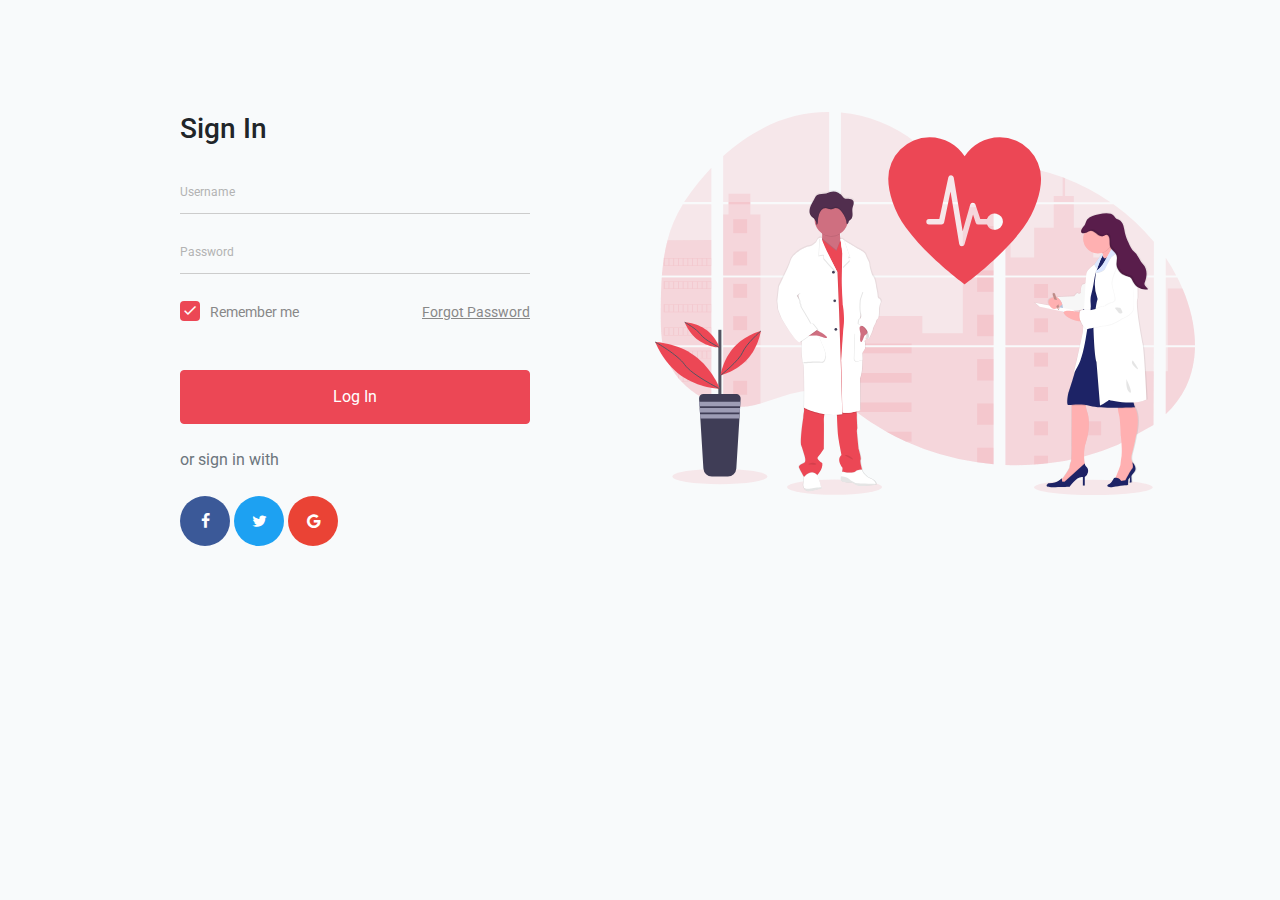
==== index.html @ 6d6d403b "Commit" ====
<!DOCTYPE html>
<html lang="en">
  <head>
    <!-- Required meta tags -->
    <meta charset="utf-8" />
    <meta
      name="viewport"
      content="width=device-width, initial-scale=1, shrink-to-fit=no"
    />
    <link
      href="https://fonts.googleapis.com/css?family=Roboto:300,400&display=swap"
      rel="stylesheet"
    />

    <link rel="stylesheet" href="fonts/icomoon/style.css" />

    <link rel="stylesheet" href="css/owl.carousel.min.css" />

    <!-- Bootstrap CSS -->
    <link rel="stylesheet" href="css/bootstrap.min.css" />

    <!-- Style -->
    <link rel="stylesheet" href="css/style.css" />

    <title>MedCare</title>
  </head>
  <body>
    <div class="content">
      <div class="container">
        <div class="row">
          <div class="col-md-6 order-md-2">
            <img
              src="images/undraw_file_sync_ot38.svg"
              alt="Image"
              class="img-fluid"
            />
          </div>
          <div class="col-md-6 contents">
            <div class="row justify-content-center">
              <div class="col-md-8">
                <div class="mb-4">
                  <h3>Sign In<strong></strong></h3>
                </div>
                <form action="https://programminghead.com/" method="post">
                  <div class="form-group first">
                    <label for="username">Username</label>
                    <input type="text" class="form-control" id="username" />
                  </div>
                  <div class="form-group last mb-4">
                    <label for="password">Password</label>
                    <input type="password" class="form-control" id="password" />
                  </div>

                  <div class="d-flex mb-5 align-items-center">
                    <label class="control control--checkbox mb-0"
                      ><span class="caption">Remember me</span>
                      <input type="checkbox" checked="checked" />
                      <div class="control__indicator"></div>
                    </label>
                    <span class="ml-auto"
                      ><a href="#" class="forgot-pass">Forgot Password</a></span
                    >
                  </div>

                  <input
                    type="submit"
                    value="Log In"
                    class="btn text-white btn-block btn-primary"
                  />
                  <span class="d-block text-left my-4 text-muted">
                    or sign in with</span
                  >

                  <div class="social-login">
                    <a href="#" class="facebook">
                      <span class="icon-facebook mr-3"></span>
                    </a>
                    <a href="#" class="twitter">
                      <span class="icon-twitter mr-3"></span>
                    </a>
                    <a href="#" class="google">
                      <span class="icon-google mr-3"></span>
                    </a>
                  </div>
                </form>
              </div>
            </div>
          </div>
        </div>
      </div>
    </div>

    <script src="js/jquery-3.3.1.min.js"></script>
    <script src="js/popper.min.js"></script>
    <script src="js/bootstrap.min.js"></script>
    <script src="js/main.js"></script>
  </body>
</html>
---- fonts/icomoon/style.css ----
@font-face {
  font-family: 'icomoon';
  src:  url('fonts/icomoon.eot?10si43');
  src:  url('fonts/icomoon.eot?10si43#iefix') format('embedded-opentype'),
    url('fonts/icomoon.ttf?10si43') format('truetype'),
    url('fonts/icomoon.woff?10si43') format('woff'),
    url('fonts/icomoon.svg?10si43#icomoon') format('svg');
  font-weight: normal;
  font-style: normal;
}

[class^="icon-"], [class*=" icon-"] {
  /* use !important to prevent issues with browser extensions that change fonts */
  font-family: 'icomoon' !important;
  speak: none;
  font-style: normal;
  font-weight: normal;
  font-variant: normal;
  text-transform: none;
  line-height: 1;

  /* Better Font Rendering =========== */
  -webkit-font-smoothing: antialiased;
  -moz-osx-font-smoothing: grayscale;
}

.icon-asterisk:before {
  content: "\f069";
}
.icon-plus:before {
  content: "\f067";
}
.icon-question:before {
  content: "\f128";
}
.icon-minus:before {
  content: "\f068";
}
.icon-glass:before {
  content: "\f000";
}
.icon-music:before {
  content: "\f001";
}
.icon-search:before {
  content: "\f002";
}
.icon-envelope-o:before {
  content: "\f003";
}
.icon-heart:before {
  content: "\f004";
}
.icon-star:before {
  content: "\f005";
}
.icon-star-o:before {
  content: "\f006";
}
.icon-user:before {
  content: "\f007";
}
.icon-film:before {
  content: "\f008";
}
.icon-th-large:before {
  content: "\f009";
}
.icon-th:before {
  content: "\f00a";
}
.icon-th-list:before {
  content: "\f00b";
}
.icon-check:before {
  content: "\f00c";
}
.icon-close:before {
  content: "\f00d";
}
.icon-remove:before {
  content: "\f00d";
}
.icon-times:before {
  content: "\f00d";
}
.icon-search-plus:before {
  content: "\f00e";
}
.icon-search-minus:before {
  content: "\f010";
}
.icon-power-off:before {
  content: "\f011";
}
.icon-signal:before {
  content: "\f012";
}
.icon-cog:before {
  content: "\f013";
}
.icon-gear:before {
  content: "\f013";
}
.icon-trash-o:before {
  content: "\f014";
}
.icon-home:before {
  content: "\f015";
}
.icon-file-o:before {
  content: "\f016";
}
.icon-clock-o:before {
  content: "\f017";
}
.icon-road:before {
  content: "\f018";
}
.icon-download:before {
  content: "\f019";
}
.icon-arrow-circle-o-down:before {
  content: "\f01a";
}
.icon-arrow-circle-o-up:before {
  content: "\f01b";
}
.icon-inbox:before {
  content: "\f01c";
}
.icon-play-circle-o:before {
  content: "\f01d";
}
.icon-repeat:before {
  content: "\f01e";
}
.icon-rotate-right:before {
  content: "\f01e";
}
.icon-refresh:before {
  content: "\f021";
}
.icon-list-alt:before {
  content: "\f022";
}
.icon-lock:before {
  content: "\f023";
}
.icon-flag:before {
  content: "\f024";
}
.icon-headphones:before {
  content: "\f025";
}
.icon-volume-off:before {
  content: "\f026";
}
.icon-volume-down:before {
  content: "\f027";
}
.icon-volume-up:before {
  content: "\f028";
}
.icon-qrcode:before {
  content: "\f029";
}
.icon-barcode:before {
  content: "\f02a";
}
.icon-tag:before {
  content: "\f02b";
}
.icon-tags:before {
  content: "\f02c";
}
.icon-book:before {
  content: "\f02d";
}
.icon-bookmark:before {
  content: "\f02e";
}
.icon-print:before {
  content: "\f02f";
}
.icon-camera:before {
  content: "\f030";
}
.icon-font:before {
  content: "\f031";
}
.icon-bold:before {
  content: "\f032";
}
.icon-italic:before {
  content: "\f033";
}
.icon-text-height:before {
  content: "\f034";
}
.icon-text-width:before {
  content: "\f035";
}
.icon-align-left:before {
  content: "\f036";
}
.icon-align-center:before {
  content: "\f037";
}
.icon-align-right:before {
  content: "\f038";
}
.icon-align-justify:before {
  content: "\f039";
}
.icon-list:before {
  content: "\f03a";
}
.icon-dedent:before {
  content: "\f03b";
}
.icon-outdent:before {
  content: "\f03b";
}
.icon-indent:before {
  content: "\f03c";
}
.icon-video-camera:before {
  content: "\f03d";
}
.icon-image:before {
  content: "\f03e";
}
.icon-photo:before {
  content: "\f03e";
}
.icon-picture-o:before {
  content: "\f03e";
}
.icon-pencil:before {
  content: "\f040";
}
.icon-map-marker:before {
  content: "\f041";
}
.icon-adjust:before {
  content: "\f042";
}
.icon-tint:before {
  content: "\f043";
}
.icon-edit:before {
  content: "\f044";
}
.icon-pencil-square-o:before {
  content: "\f044";
}
.icon-share-square-o:before {
  content: "\f045";
}
.icon-check-square-o:before {
  content: "\f046";
}
.icon-arrows:before {
  content: "\f047";
}
.icon-step-backward:before {
  content: "\f048";
}
.icon-fast-backward:before {
  content: "\f049";
}
.icon-backward:before {
  content: "\f04a";
}
.icon-play:before {
  content: "\f04b";
}
.icon-pause:before {
  content: "\f04c";
}
.icon-stop:before {
  content: "\f04d";
}
.icon-forward:before {
  content: "\f04e";
}
.icon-fast-forward:before {
  content: "\f050";
}
.icon-step-forward:before {
  content: "\f051";
}
.icon-eject:before {
  content: "\f052";
}
.icon-chevron-left:before {
  content: "\f053";
}
.icon-chevron-right:before {
  content: "\f054";
}
.icon-plus-circle:before {
  content: "\f055";
}
.icon-minus-circle:before {
  content: "\f056";
}
.icon-times-circle:before {
  content: "\f057";
}
.icon-check-circle:before {
  content: "\f058";
}
.icon-question-circle:before {
  content: "\f059";
}
.icon-info-circle:before {
  content: "\f05a";
}
.icon-crosshairs:before {
  content: "\f05b";
}
.icon-times-circle-o:before {
  content: "\f05c";
}
.icon-check-circle-o:before {
  content: "\f05d";
}
.icon-ban:before {
  content: "\f05e";
}
.icon-arrow-left:before {
  content: "\f060";
}
.icon-arrow-right:before {
  content: "\f061";
}
.icon-arrow-up:before {
  content: "\f062";
}
.icon-arrow-down:before {
  content: "\f063";
}
.icon-mail-forward:before {
  content: "\f064";
}
.icon-share:before {
  content: "\f064";
}
.icon-expand:before {
  content: "\f065";
}
.icon-compress:before {
  content: "\f066";
}
.icon-exclamation-circle:before {
  content: "\f06a";
}
.icon-gift:before {
  content: "\f06b";
}
.icon-leaf:before {
  content: "\f06c";
}
.icon-fire:before {
  content: "\f06d";
}
.icon-eye:before {
  content: "\f06e";
}
.icon-eye-slash:before {
  content: "\f070";
}
.icon-exclamation-triangle:before {
  content: "\f071";
}
.icon-warning:before {
  content: "\f071";
}
.icon-plane:before {
  content: "\f072";
}
.icon-calendar:before {
  content: "\f073";
}
.icon-random:before {
  content: "\f074";
}
.icon-comment:before {
  content: "\f075";
}
.icon-magnet:before {
  content: "\f076";
}
.icon-chevron-up:before {
  content: "\f077";
}
.icon-chevron-down:before {
  content: "\f078";
}
.icon-retweet:before {
  content: "\f079";
}
.icon-shopping-cart:before {
  content: "\f07a";
}
.icon-folder:before {
  content: "\f07b";
}
.icon-folder-open:before {
  content: "\f07c";
}
.icon-arrows-v:before {
  content: "\f07d";
}
.icon-arrows-h:before {
  content: "\f07e";
}
.icon-bar-chart:before {
  content: "\f080";
}
.icon-bar-chart-o:before {
  content: "\f080";
}
.icon-twitter-square:before {
  content: "\f081";
}
.icon-facebook-square:before {
  content: "\f082";
}
.icon-camera-retro:before {
  content: "\f083";
}
.icon-key:before {
  content: "\f084";
}
.icon-cogs:before {
  content: "\f085";
}
.icon-gears:before {
  content: "\f085";
}
.icon-comments:before {
  content: "\f086";
}
.icon-thumbs-o-up:before {
  content: "\f087";
}
.icon-thumbs-o-down:before {
  content: "\f088";
}
.icon-star-half:before {
  content: "\f089";
}
.icon-heart-o:before {
  content: "\f08a";
}
.icon-sign-out:before {
  content: "\f08b";
}
.icon-linkedin-square:before {
  content: "\f08c";
}
.icon-thumb-tack:before {
  content: "\f08d";
}
.icon-external-link:before {
  content: "\f08e";
}
.icon-sign-in:before {
  content: "\f090";
}
.icon-trophy:before {
  content: "\f091";
}
.icon-github-square:before {
  content: "\f092";
}
.icon-upload:before {
  content: "\f093";
}
.icon-lemon-o:before {
  content: "\f094";
}
.icon-phone:before {
  content: "\f095";
}
.icon-square-o:before {
  content: "\f096";
}
.icon-bookmark-o:before {
  content: "\f097";
}
.icon-phone-square:before {
  content: "\f098";
}
.icon-twitter:before {
  content: "\f099";
}
.icon-facebook:before {
  content: "\f09a";
}
.icon-facebook-f:before {
  content: "\f09a";
}
.icon-github:before {
  content: "\f09b";
}
.icon-unlock:before {
  content: "\f09c";
}
.icon-credit-card:before {
  content: "\f09d";
}
.icon-feed:before {
  content: "\f09e";
}
.icon-rss:before {
  content: "\f09e";
}
.icon-hdd-o:before {
  content: "\f0a0";
}
.icon-bullhorn:before {
  content: "\f0a1";
}
.icon-bell-o:before {
  content: "\f0a2";
}
.icon-certificate:before {
  content: "\f0a3";
}
.icon-hand-o-right:before {
  content: "\f0a4";
}
.icon-hand-o-left:before {
  content: "\f0a5";
}
.icon-hand-o-up:before {
  content: "\f0a6";
}
.icon-hand-o-down:before {
  content: "\f0a7";
}
.icon-arrow-circle-left:before {
  content: "\f0a8";
}
.icon-arrow-circle-right:before {
  content: "\f0a9";
}
.icon-arrow-circle-up:before {
  content: "\f0aa";
}
.icon-arrow-circle-down:before {
  content: "\f0ab";
}
.icon-globe:before {
  content: "\f0ac";
}
.icon-wrench:before {
  content: "\f0ad";
}
.icon-tasks:before {
  content: "\f0ae";
}
.icon-filter:before {
  content: "\f0b0";
}
.icon-briefcase:before {
  content: "\f0b1";
}
.icon-arrows-alt:before {
  content: "\f0b2";
}
.icon-group:before {
  content: "\f0c0";
}
.icon-users:before {
  content: "\f0c0";
}
.icon-chain:before {
  content: "\f0c1";
}
.icon-link:before {
  content: "\f0c1";
}
.icon-cloud:before {
  content: "\f0c2";
}
.icon-flask:before {
  content: "\f0c3";
}
.icon-cut:before {
  content: "\f0c4";
}
.icon-scissors:before {
  content: "\f0c4";
}
.icon-copy:before {
  content: "\f0c5";
}
.icon-files-o:before {
  content: "\f0c5";
}
.icon-paperclip:before {
  content: "\f0c6";
}
.icon-floppy-o:before {
  content: "\f0c7";
}
.icon-save:before {
  content: "\f0c7";
}
.icon-square:before {
  content: "\f0c8";
}
.icon-bars:before {
  content: "\f0c9";
}
.icon-navicon:before {
  content: "\f0c9";
}
.icon-reorder:before {
  content: "\f0c9";
}
.icon-list-ul:before {
  content: "\f0ca";
}
.icon-list-ol:before {
  content: "\f0cb";
}
.icon-strikethrough:before {
  content: "\f0cc";
}
.icon-underline:before {
  content: "\f0cd";
}
.icon-table:before {
  content: "\f0ce";
}
.icon-magic:before {
  content: "\f0d0";
}
.icon-truck:before {
  content: "\f0d1";
}
.icon-pinterest:before {
  content: "\f0d2";
}
.icon-pinterest-square:before {
  content: "\f0d3";
}
.icon-google-plus-square:before {
  content: "\f0d4";
}
.icon-google-plus:before {
  content: "\f0d5";
}
.icon-money:before {
  content: "\f0d6";
}
.icon-caret-down:before {
  content: "\f0d7";
}
.icon-caret-up:before {
  content: "\f0d8";
}
.icon-caret-left:before {
  content: "\f0d9";
}
.icon-caret-right:before {
  content: "\f0da";
}
.icon-columns:before {
  content: "\f0db";
}
.icon-sort:before {
  content: "\f0dc";
}
.icon-unsorted:before {
  content: "\f0dc";
}
.icon-sort-desc:before {
  content: "\f0dd";
}
.icon-sort-down:before {
  content: "\f0dd";
}
.icon-sort-asc:before {
  content: "\f0de";
}
.icon-sort-up:before {
  content: "\f0de";
}
.icon-envelope:before {
  content: "\f0e0";
}
.icon-linkedin:before {
  content: "\f0e1";
}
.icon-rotate-left:before {
  content: "\f0e2";
}
.icon-undo:before {
  content: "\f0e2";
}
.icon-gavel:before {
  content: "\f0e3";
}
.icon-legal:before {
  content: "\f0e3";
}
.icon-dashboard:before {
  content: "\f0e4";
}
.icon-tachometer:before {
  content: "\f0e4";
}
.icon-comment-o:before {
  content: "\f0e5";
}
.icon-comments-o:before {
  content: "\f0e6";
}
.icon-bolt:before {
  content: "\f0e7";
}
.icon-flash:before {
  content: "\f0e7";
}
.icon-sitemap:before {
  content: "\f0e8";
}
.icon-umbrella:before {
  content: "\f0e9";
}
.icon-clipboard:before {
  content: "\f0ea";
}
.icon-paste:before {
  content: "\f0ea";
}
.icon-lightbulb-o:before {
  content: "\f0eb";
}
.icon-exchange:before {
  content: "\f0ec";
}
.icon-cloud-download:before {
  content: "\f0ed";
}
.icon-cloud-upload:before {
  content: "\f0ee";
}
.icon-user-md:before {
  content: "\f0f0";
}
.icon-stethoscope:before {
  content: "\f0f1";
}
.icon-suitcase:before {
  content: "\f0f2";
}
.icon-bell:before {
  content: "\f0f3";
}
.icon-coffee:before {
  content: "\f0f4";
}
.icon-cutlery:before {
  content: "\f0f5";
}
.icon-file-text-o:before {
  content: "\f0f6";
}
.icon-building-o:before {
  content: "\f0f7";
}
.icon-hospital-o:before {
  content: "\f0f8";
}
.icon-ambulance:before {
  content: "\f0f9";
}
.icon-medkit:before {
  content: "\f0fa";
}
.icon-fighter-jet:before {
  content: "\f0fb";
}
.icon-beer:before {
  content: "\f0fc";
}
.icon-h-square:before {
  content: "\f0fd";
}
.icon-plus-square:before {
  content: "\f0fe";
}
.icon-angle-double-left:before {
  content: "\f100";
}
.icon-angle-double-right:before {
  content: "\f101";
}
.icon-angle-double-up:before {
  content: "\f102";
}
.icon-angle-double-down:before {
  content: "\f103";
}
.icon-angle-left:before {
  content: "\f104";
}
.icon-angle-right:before {
  content: "\f105";
}
.icon-angle-up:before {
  content: "\f106";
}
.icon-angle-down:before {
  content: "\f107";
}
.icon-desktop:before {
  content: "\f108";
}
.icon-laptop:before {
  content: "\f109";
}
.icon-tablet:before {
  content: "\f10a";
}
.icon-mobile:before {
  content: "\f10b";
}
.icon-mobile-phone:before {
  content: "\f10b";
}
.icon-circle-o:before {
  content: "\f10c";
}
.icon-quote-left:before {
  content: "\f10d";
}
.icon-quote-right:before {
  content: "\f10e";
}
.icon-spinner:before {
  content: "\f110";
}
.icon-circle:before {
  content: "\f111";
}
.icon-mail-reply:before {
  content: "\f112";
}
.icon-reply:before {
  content: "\f112";
}
.icon-github-alt:before {
  content: "\f113";
}
.icon-folder-o:before {
  content: "\f114";
}
.icon-folder-open-o:before {
  content: "\f115";
}
.icon-smile-o:before {
  content: "\f118";
}
.icon-frown-o:before {
  content: "\f119";
}
.icon-meh-o:before {
  content: "\f11a";
}
.icon-gamepad:before {
  content: "\f11b";
}
.icon-keyboard-o:before {
  content: "\f11c";
}
.icon-flag-o:before {
  content: "\f11d";
}
.icon-flag-checkered:before {
  content: "\f11e";
}
.icon-terminal:before {
  content: "\f120";
}
.icon-code:before {
  content: "\f121";
}
.icon-mail-reply-all:before {
  content: "\f122";
}
.icon-reply-all:before {
  content: "\f122";
}
.icon-star-half-empty:before {
  content: "\f123";
}
.icon-star-half-full:before {
  content: "\f123";
}
.icon-star-half-o:before {
  content: "\f123";
}
.icon-location-arrow:before {
  content: "\f124";
}
.icon-crop:before {
  content: "\f125";
}
.icon-code-fork:before {
  content: "\f126";
}
.icon-chain-broken:before {
  content: "\f127";
}
.icon-unlink:before {
  content: "\f127";
}
.icon-info:before {
  content: "\f129";
}
.icon-exclamation:before {
  content: "\f12a";
}
.icon-superscript:before {
  content: "\f12b";
}
.icon-subscript:before {
  content: "\f12c";
}
.icon-eraser:before {
  content: "\f12d";
}
.icon-puzzle-piece:before {
  content: "\f12e";
}
.icon-microphone:before {
  content: "\f130";
}
.icon-microphone-slash:before {
  content: "\f131";
}
.icon-shield:before {
  content: "\f132";
}
.icon-calendar-o:before {
  content: "\f133";
}
.icon-fire-extinguisher:before {
  content: "\f134";
}
.icon-rocket:before {
  content: "\f135";
}
.icon-maxcdn:before {
  content: "\f136";
}
.icon-chevron-circle-left:before {
  content: "\f137";
}
.icon-chevron-circle-right:before {
  content: "\f138";
}
.icon-chevron-circle-up:before {
  content: "\f139";
}
.icon-chevron-circle-down:before {
  content: "\f13a";
}
.icon-html5:before {
  content: "\f13b";
}
.icon-css3:before {
  content: "\f13c";
}
.icon-anchor:before {
  content: "\f13d";
}
.icon-unlock-alt:before {
  content: "\f13e";
}
.icon-bullseye:before {
  content: "\f140";
}
.icon-ellipsis-h:before {
  content: "\f141";
}
.icon-ellipsis-v:before {
  content: "\f142";
}
.icon-rss-square:before {
  content: "\f143";
}
.icon-play-circle:before {
  content: "\f144";
}
.icon-ticket:before {
  content: "\f145";
}
.icon-minus-square:before {
  content: "\f146";
}
.icon-minus-square-o:before {
  content: "\f147";
}
.icon-level-up:before {
  content: "\f148";
}
.icon-level-down:before {
  content: "\f149";
}
.icon-check-square:before {
  content: "\f14a";
}
.icon-pencil-square:before {
  content: "\f14b";
}
.icon-external-link-square:before {
  content: "\f14c";
}
.icon-share-square:before {
  content: "\f14d";
}
.icon-compass:before {
  content: "\f14e";
}
.icon-caret-square-o-down:before {
  content: "\f150";
}
.icon-toggle-down:before {
  content: "\f150";
}
.icon-caret-square-o-up:before {
  content: "\f151";
}
.icon-toggle-up:before {
  content: "\f151";
}
.icon-caret-square-o-right:before {
  content: "\f152";
}
.icon-toggle-right:before {
  content: "\f152";
}
.icon-eur:before {
  content: "\f153";
}
.icon-euro:before {
  content: "\f153";
}
.icon-gbp:before {
  content: "\f154";
}
.icon-dollar:before {
  content: "\f155";
}
.icon-usd:before {
  content: "\f155";
}
.icon-inr:before {
  content: "\f156";
}
.icon-rupee:before {
  content: "\f156";
}
.icon-cny:before {
  content: "\f157";
}
.icon-jpy:before {
  content: "\f157";
}
.icon-rmb:before {
  content: "\f157";
}
.icon-yen:before {
  content: "\f157";
}
.icon-rouble:before {
  content: "\f158";
}
.icon-rub:before {
  content: "\f158";
}
.icon-ruble:before {
  content: "\f158";
}
.icon-krw:before {
  content: "\f159";
}
.icon-won:before {
  content: "\f159";
}
.icon-bitcoin:before {
  content: "\f15a";
}
.icon-btc:before {
  content: "\f15a";
}
.icon-file:before {
  content: "\f15b";
}
.icon-file-text:before {
  content: "\f15c";
}
.icon-sort-alpha-asc:before {
  content: "\f15d";
}
.icon-sort-alpha-desc:before {
  content: "\f15e";
}
.icon-sort-amount-asc:before {
  content: "\f160";
}
.icon-sort-amount-desc:before {
  content: "\f161";
}
.icon-sort-numeric-asc:before {
  content: "\f162";
}
.icon-sort-numeric-desc:before {
  content: "\f163";
}
.icon-thumbs-up:before {
  content: "\f164";
}
.icon-thumbs-down:before {
  content: "\f165";
}
.icon-youtube-square:before {
  content: "\f166";
}
.icon-youtube:before {
  content: "\f167";
}
.icon-xing:before {
  content: "\f168";
}
.icon-xing-square:before {
  content: "\f169";
}
.icon-youtube-play:before {
  content: "\f16a";
}
.icon-dropbox:before {
  content: "\f16b";
}
.icon-stack-overflow:before {
  content: "\f16c";
}
.icon-instagram:before {
  content: "\f16d";
}
.icon-flickr:before {
  content: "\f16e";
}
.icon-adn:before {
  content: "\f170";
}
.icon-bitbucket:before {
  content: "\f171";
}
.icon-bitbucket-square:before {
  content: "\f172";
}
.icon-tumblr:before {
  content: "\f173";
}
.icon-tumblr-square:before {
  content: "\f174";
}
.icon-long-arrow-down:before {
  content: "\f175";
}
.icon-long-arrow-up:before {
  content: "\f176";
}
.icon-long-arrow-left:before {
  content: "\f177";
}
.icon-long-arrow-right:before {
  content: "\f178";
}
.icon-apple:before {
  content: "\f179";
}
.icon-windows:before {
  content: "\f17a";
}
.icon-android:before {
  content: "\f17b";
}
.icon-linux:before {
  content: "\f17c";
}
.icon-dribbble:before {
  content: "\f17d";
}
.icon-skype:before {
  content: "\f17e";
}
.icon-foursquare:before {
  content: "\f180";
}
.icon-trello:before {
  content: "\f181";
}
.icon-female:before {
  content: "\f182";
}
.icon-male:before {
  content: "\f183";
}
.icon-gittip:before {
  content: "\f184";
}
.icon-gratipay:before {
  content: "\f184";
}
.icon-sun-o:before {
  content: "\f185";
}
.icon-moon-o:before {
  content: "\f186";
}
.icon-archive:before {
  content: "\f187";
}
.icon-bug:before {
  content: "\f188";
}
.icon-vk:before {
  content: "\f189";
}
.icon-weibo:before {
  content: "\f18a";
}
.icon-renren:before {
  content: "\f18b";
}
.icon-pagelines:before {
  content: "\f18c";
}
.icon-stack-exchange:before {
  content: "\f18d";
}
.icon-arrow-circle-o-right:before {
  content: "\f18e";
}
.icon-arrow-circle-o-left:before {
  content: "\f190";
}
.icon-caret-square-o-left:before {
  content: "\f191";
}
.icon-toggle-left:before {
  content: "\f191";
}
.icon-dot-circle-o:before {
  content: "\f192";
}
.icon-wheelchair:before {
  content: "\f193";
}
.icon-vimeo-square:before {
  content: "\f194";
}
.icon-try:before {
  content: "\f195";
}
.icon-turkish-lira:before {
  content: "\f195";
}
.icon-plus-square-o:before {
  content: "\f196";
}
.icon-space-shuttle:before {
  content: "\f197";
}
.icon-slack:before {
  content: "\f198";
}
.icon-envelope-square:before {
  content: "\f199";
}
.icon-wordpress:before {
  content: "\f19a";
}
.icon-openid:before {
  content: "\f19b";
}
.icon-bank:before {
  content: "\f19c";
}
.icon-institution:before {
  content: "\f19c";
}
.icon-university:before {
  content: "\f19c";
}
.icon-graduation-cap:before {
  content: "\f19d";
}
.icon-mortar-board:before {
  content: "\f19d";
}
.icon-yahoo:before {
  content: "\f19e";
}
.icon-google:before {
  content: "\f1a0";
}
.icon-reddit:before {
  content: "\f1a1";
}
.icon-reddit-square:before {
  content: "\f1a2";
}
.icon-stumbleupon-circle:before {
  content: "\f1a3";
}
.icon-stumbleupon:before {
  content: "\f1a4";
}
.icon-delicious:before {
  content: "\f1a5";
}
.icon-digg:before {
  content: "\f1a6";
}
.icon-pied-piper-pp:before {
  content: "\f1a7";
}
.icon-pied-piper-alt:before {
  content: "\f1a8";
}
.icon-drupal:before {
  content: "\f1a9";
}
.icon-joomla:before {
  content: "\f1aa";
}
.icon-language:before {
  content: "\f1ab";
}
.icon-fax:before {
  content: "\f1ac";
}
.icon-building:before {
  content: "\f1ad";
}
.icon-child:before {
  content: "\f1ae";
}
.icon-paw:before {
  content: "\f1b0";
}
.icon-spoon:before {
  content: "\f1b1";
}
.icon-cube:before {
  content: "\f1b2";
}
.icon-cubes:before {
  content: "\f1b3";
}
.icon-behance:before {
  content: "\f1b4";
}
.icon-behance-square:before {
  content: "\f1b5";
}
.icon-steam:before {
  content: "\f1b6";
}
.icon-steam-square:before {
  content: "\f1b7";
}
.icon-recycle:before {
  content: "\f1b8";
}
.icon-automobile:before {
  content: "\f1b9";
}
.icon-car:before {
  content: "\f1b9";
}
.icon-cab:before {
  content: "\f1ba";
}
.icon-taxi:before {
  content: "\f1ba";
}
.icon-tree:before {
  content: "\f1bb";
}
.icon-spotify:before {
  content: "\f1bc";
}
.icon-deviantart:before {
  content: "\f1bd";
}
.icon-soundcloud:before {
  content: "\f1be";
}
.icon-database:before {
  content: "\f1c0";
}
.icon-file-pdf-o:before {
  content: "\f1c1";
}
.icon-file-word-o:before {
  content: "\f1c2";
}
.icon-file-excel-o:before {
  content: "\f1c3";
}
.icon-file-powerpoint-o:before {
  content: "\f1c4";
}
.icon-file-image-o:before {
  content: "\f1c5";
}
.icon-file-photo-o:before {
  content: "\f1c5";
}
.icon-file-picture-o:before {
  content: "\f1c5";
}
.icon-file-archive-o:before {
  content: "\f1c6";
}
.icon-file-zip-o:before {
  content: "\f1c6";
}
.icon-file-audio-o:before {
  content: "\f1c7";
}
.icon-file-sound-o:before {
  content: "\f1c7";
}
.icon-file-movie-o:before {
  content: "\f1c8";
}
.icon-file-video-o:before {
  content: "\f1c8";
}
.icon-file-code-o:before {
  content: "\f1c9";
}
.icon-vine:before {
  content: "\f1ca";
}
.icon-codepen:before {
  content: "\f1cb";
}
.icon-jsfiddle:before {
  content: "\f1cc";
}
.icon-life-bouy:before {
  content: "\f1cd";
}
.icon-life-buoy:before {
  content: "\f1cd";
}
.icon-life-ring:before {
  content: "\f1cd";
}
.icon-life-saver:before {
  content: "\f1cd";
}
.icon-support:before {
  content: "\f1cd";
}
.icon-circle-o-notch:before {
  content: "\f1ce";
}
.icon-ra:before {
  content: "\f1d0";
}
.icon-rebel:before {
  content: "\f1d0";
}
.icon-resistance:before {
  content: "\f1d0";
}
.icon-empire:before {
  content: "\f1d1";
}
.icon-ge:before {
  content: "\f1d1";
}
.icon-git-square:before {
  content: "\f1d2";
}
.icon-git:before {
  content: "\f1d3";
}
.icon-hacker-news:before {
  content: "\f1d4";
}
.icon-y-combinator-square:before {
  content: "\f1d4";
}
.icon-yc-square:before {
  content: "\f1d4";
}
.icon-tencent-weibo:before {
  content: "\f1d5";
}
.icon-qq:before {
  content: "\f1d6";
}
.icon-wechat:before {
  content: "\f1d7";
}
.icon-weixin:before {
  content: "\f1d7";
}
.icon-paper-plane:before {
  content: "\f1d8";
}
.icon-send:before {
  content: "\f1d8";
}
.icon-paper-plane-o:before {
  content: "\f1d9";
}
.icon-send-o:before {
  content: "\f1d9";
}
.icon-history:before {
  content: "\f1da";
}
.icon-circle-thin:before {
  content: "\f1db";
}
.icon-header:before {
  content: "\f1dc";
}
.icon-paragraph:before {
  content: "\f1dd";
}
.icon-sliders:before {
  content: "\f1de";
}
.icon-share-alt:before {
  content: "\f1e0";
}
.icon-share-alt-square:before {
  content: "\f1e1";
}
.icon-bomb:before {
  content: "\f1e2";
}
.icon-futbol-o:before {
  content: "\f1e3";
}
.icon-soccer-ball-o:before {
  content: "\f1e3";
}
.icon-tty:before {
  content: "\f1e4";
}
.icon-binoculars:before {
  content: "\f1e5";
}
.icon-plug:before {
  content: "\f1e6";
}
.icon-slideshare:before {
  content: "\f1e7";
}
.icon-twitch:before {
  content: "\f1e8";
}
.icon-yelp:before {
  content: "\f1e9";
}
.icon-newspaper-o:before {
  content: "\f1ea";
}
.icon-wifi:before {
  content: "\f1eb";
}
.icon-calculator:before {
  content: "\f1ec";
}
.icon-paypal:before {
  content: "\f1ed";
}
.icon-google-wallet:before {
  content: "\f1ee";
}
.icon-cc-visa:before {
  content: "\f1f0";
}
.icon-cc-mastercard:before {
  content: "\f1f1";
}
.icon-cc-discover:before {
  content: "\f1f2";
}
.icon-cc-amex:before {
  content: "\f1f3";
}
.icon-cc-paypal:before {
  content: "\f1f4";
}
.icon-cc-stripe:before {
  content: "\f1f5";
}
.icon-bell-slash:before {
  content: "\f1f6";
}
.icon-bell-slash-o:before {
  content: "\f1f7";
}
.icon-trash:before {
  content: "\f1f8";
}
.icon-copyright:before {
  content: "\f1f9";
}
.icon-at:before {
  content: "\f1fa";
}
.icon-eyedropper:before {
  content: "\f1fb";
}
.icon-paint-brush:before {
  content: "\f1fc";
}
.icon-birthday-cake:before {
  content: "\f1fd";
}
.icon-area-chart:before {
  content: "\f1fe";
}
.icon-pie-chart:before {
  content: "\f200";
}
.icon-line-chart:before {
  content: "\f201";
}
.icon-lastfm:before {
  content: "\f202";
}
.icon-lastfm-square:before {
  content: "\f203";
}
.icon-toggle-off:before {
  content: "\f204";
}
.icon-toggle-on:before {
  content: "\f205";
}
.icon-bicycle:before {
  content: "\f206";
}
.icon-bus:before {
  content: "\f207";
}
.icon-ioxhost:before {
  content: "\f208";
}
.icon-angellist:before {
  content: "\f209";
}
.icon-cc:before {
  content: "\f20a";
}
.icon-ils:before {
  content: "\f20b";
}
.icon-shekel:before {
  content: "\f20b";
}
.icon-sheqel:before {
  content: "\f20b";
}
.icon-meanpath:before {
  content: "\f20c";
}
.icon-buysellads:before {
  content: "\f20d";
}
.icon-connectdevelop:before {
  content: "\f20e";
}
.icon-dashcube:before {
  content: "\f210";
}
.icon-forumbee:before {
  content: "\f211";
}
.icon-leanpub:before {
  content: "\f212";
}
.icon-sellsy:before {
  content: "\f213";
}
.icon-shirtsinbulk:before {
  content: "\f214";
}
.icon-simplybuilt:before {
  content: "\f215";
}
.icon-skyatlas:before {
  content: "\f216";
}
.icon-cart-plus:before {
  content: "\f217";
}
.icon-cart-arrow-down:before {
  content: "\f218";
}
.icon-diamond:before {
  content: "\f219";
}
.icon-ship:before {
  content: "\f21a";
}
.icon-user-secret:before {
  content: "\f21b";
}
.icon-motorcycle:before {
  content: "\f21c";
}
.icon-street-view:before {
  content: "\f21d";
}
.icon-heartbeat:before {
  content: "\f21e";
}
.icon-venus:before {
  content: "\f221";
}
.icon-mars:before {
  content: "\f222";
}
.icon-mercury:before {
  content: "\f223";
}
.icon-intersex:before {
  content: "\f224";
}
.icon-transgender:before {
  content: "\f224";
}
.icon-transgender-alt:before {
  content: "\f225";
}
.icon-venus-double:before {
  content: "\f226";
}
.icon-mars-double:before {
  content: "\f227";
}
.icon-venus-mars:before {
  content: "\f228";
}
.icon-mars-stroke:before {
  content: "\f229";
}
.icon-mars-stroke-v:before {
  content: "\f22a";
}
.icon-mars-stroke-h:before {
  content: "\f22b";
}
.icon-neuter:before {
  content: "\f22c";
}
.icon-genderless:before {
  content: "\f22d";
}
.icon-facebook-official:before {
  content: "\f230";
}
.icon-pinterest-p:before {
  content: "\f231";
}
.icon-whatsapp:before {
  content: "\f232";
}
.icon-server:before {
  content: "\f233";
}
.icon-user-plus:before {
  content: "\f234";
}
.icon-user-times:before {
  content: "\f235";
}
.icon-bed:before {
  content: "\f236";
}
.icon-hotel:before {
  content: "\f236";
}
.icon-viacoin:before {
  content: "\f237";
}
.icon-train:before {
  content: "\f238";
}
.icon-subway:before {
  content: "\f239";
}
.icon-medium:before {
  content: "\f23a";
}
.icon-y-combinator:before {
  content: "\f23b";
}
.icon-yc:before {
  content: "\f23b";
}
.icon-optin-monster:before {
  content: "\f23c";
}
.icon-opencart:before {
  content: "\f23d";
}
.icon-expeditedssl:before {
  content: "\f23e";
}
.icon-battery:before {
  content: "\f240";
}
.icon-battery-4:before {
  content: "\f240";
}
.icon-battery-full:before {
  content: "\f240";
}
.icon-battery-3:before {
  content: "\f241";
}
.icon-battery-three-quarters:before {
  content: "\f241";
}
.icon-battery-2:before {
  content: "\f242";
}
.icon-battery-half:before {
  content: "\f242";
}
.icon-battery-1:before {
  content: "\f243";
}
.icon-battery-quarter:before {
  content: "\f243";
}
.icon-battery-0:before {
  content: "\f244";
}
.icon-battery-empty:before {
  content: "\f244";
}
.icon-mouse-pointer:before {
  content: "\f245";
}
.icon-i-cursor:before {
  content: "\f246";
}
.icon-object-group:before {
  content: "\f247";
}
.icon-object-ungroup:before {
  content: "\f248";
}
.icon-sticky-note:before {
  content: "\f249";
}
.icon-sticky-note-o:before {
  content: "\f24a";
}
.icon-cc-jcb:before {
  content: "\f24b";
}
.icon-cc-diners-club:before {
  content: "\f24c";
}
.icon-clone:before {
  content: "\f24d";
}
.icon-balance-scale:before {
  content: "\f24e";
}
.icon-hourglass-o:before {
  content: "\f250";
}
.icon-hourglass-1:before {
  content: "\f251";
}
.icon-hourglass-start:before {
  content: "\f251";
}
.icon-hourglass-2:before {
  content: "\f252";
}
.icon-hourglass-half:before {
  content: "\f252";
}
.icon-hourglass-3:before {
  content: "\f253";
}
.icon-hourglass-end:before {
  content: "\f253";
}
.icon-hourglass:before {
  content: "\f254";
}
.icon-hand-grab-o:before {
  content: "\f255";
}
.icon-hand-rock-o:before {
  content: "\f255";
}
.icon-hand-paper-o:before {
  content: "\f256";
}
.icon-hand-stop-o:before {
  content: "\f256";
}
.icon-hand-scissors-o:before {
  content: "\f257";
}
.icon-hand-lizard-o:before {
  content: "\f258";
}
.icon-hand-spock-o:before {
  content: "\f259";
}
.icon-hand-pointer-o:before {
  content: "\f25a";
}
.icon-hand-peace-o:before {
  content: "\f25b";
}
.icon-trademark:before {
  content: "\f25c";
}
.icon-registered:before {
  content: "\f25d";
}
.icon-creative-commons:before {
  content: "\f25e";
}
.icon-gg:before {
  content: "\f260";
}
.icon-gg-circle:before {
  content: "\f261";
}
.icon-tripadvisor:before {
  content: "\f262";
}
.icon-odnoklassniki:before {
  content: "\f263";
}
.icon-odnoklassniki-square:before {
  content: "\f264";
}
.icon-get-pocket:before {
  content: "\f265";
}
.icon-wikipedia-w:before {
  content: "\f266";
}
.icon-safari:before {
  content: "\f267";
}
.icon-chrome:before {
  content: "\f268";
}
.icon-firefox:before {
  content: "\f269";
}
.icon-opera:before {
  content: "\f26a";
}
.icon-internet-explorer:before {
  content: "\f26b";
}
.icon-television:before {
  content: "\f26c";
}
.icon-tv:before {
  content: "\f26c";
}
.icon-contao:before {
  content: "\f26d";
}
.icon-500px:before {
  content: "\f26e";
}
.icon-amazon:before {
  content: "\f270";
}
.icon-calendar-plus-o:before {
  content: "\f271";
}
.icon-calendar-minus-o:before {
  content: "\f272";
}
.icon-calendar-times-o:before {
  content: "\f273";
}
.icon-calendar-check-o:before {
  content: "\f274";
}
.icon-industry:before {
  content: "\f275";
}
.icon-map-pin:before {
  content: "\f276";
}
.icon-map-signs:before {
  content: "\f277";
}
.icon-map-o:before {
  content: "\f278";
}
.icon-map:before {
  content: "\f279";
}
.icon-commenting:before {
  content: "\f27a";
}
.icon-commenting-o:before {
  content: "\f27b";
}
.icon-houzz:before {
  content: "\f27c";
}
.icon-vimeo:before {
  content: "\f27d";
}
.icon-black-tie:before {
  content: "\f27e";
}
.icon-fonticons:before {
  content: "\f280";
}
.icon-reddit-alien:before {
  content: "\f281";
}
.icon-edge:before {
  content: "\f282";
}
.icon-credit-card-alt:before {
  content: "\f283";
}
.icon-codiepie:before {
  content: "\f284";
}
.icon-modx:before {
  content: "\f285";
}
.icon-fort-awesome:before {
  content: "\f286";
}
.icon-usb:before {
  content: "\f287";
}
.icon-product-hunt:before {
  content: "\f288";
}
.icon-mixcloud:before {
  content: "\f289";
}
.icon-scribd:before {
  content: "\f28a";
}
.icon-pause-circle:before {
  content: "\f28b";
}
.icon-pause-circle-o:before {
  content: "\f28c";
}
.icon-stop-circle:before {
  content: "\f28d";
}
.icon-stop-circle-o:before {
  content: "\f28e";
}
.icon-shopping-bag:before {
  content: "\f290";
}
.icon-shopping-basket:before {
  content: "\f291";
}
.icon-hashtag:before {
  content: "\f292";
}
.icon-bluetooth:before {
  content: "\f293";
}
.icon-bluetooth-b:before {
  content: "\f294";
}
.icon-percent:before {
  content: "\f295";
}
.icon-gitlab:before {
  content: "\f296";
}
.icon-wpbeginner:before {
  content: "\f297";
}
.icon-wpforms:before {
  content: "\f298";
}
.icon-envira:before {
  content: "\f299";
}
.icon-universal-access:before {
  content: "\f29a";
}
.icon-wheelchair-alt:before {
  content: "\f29b";
}
.icon-question-circle-o:before {
  content: "\f29c";
}
.icon-blind:before {
  content: "\f29d";
}
.icon-audio-description:before {
  content: "\f29e";
}
.icon-volume-control-phone:before {
  content: "\f2a0";
}
.icon-braille:before {
  content: "\f2a1";
}
.icon-assistive-listening-systems:before {
  content: "\f2a2";
}
.icon-american-sign-language-interpreting:before {
  content: "\f2a3";
}
.icon-asl-interpreting:before {
  content: "\f2a3";
}
.icon-deaf:before {
  content: "\f2a4";
}
.icon-deafness:before {
  content: "\f2a4";
}
.icon-hard-of-hearing:before {
  content: "\f2a4";
}
.icon-glide:before {
  content: "\f2a5";
}
.icon-glide-g:before {
  content: "\f2a6";
}
.icon-sign-language:before {
  content: "\f2a7";
}
.icon-signing:before {
  content: "\f2a7";
}
.icon-low-vision:before {
  content: "\f2a8";
}
.icon-viadeo:before {
  content: "\f2a9";
}
.icon-viadeo-square:before {
  content: "\f2aa";
}
.icon-snapchat:before {
  content: "\f2ab";
}
.icon-snapchat-ghost:before {
  content: "\f2ac";
}
.icon-snapchat-square:before {
  content: "\f2ad";
}
.icon-pied-piper:before {
  content: "\f2ae";
}
.icon-first-order:before {
  content: "\f2b0";
}
.icon-yoast:before {
  content: "\f2b1";
}
.icon-themeisle:before {
  content: "\f2b2";
}
.icon-google-plus-circle:before {
  content: "\f2b3";
}
.icon-google-plus-official:before {
  content: "\f2b3";
}
.icon-fa:before {
  content: "\f2b4";
}
.icon-font-awesome:before {
  content: "\f2b4";
}
.icon-handshake-o:before {
  content: "\f2b5";
}
.icon-envelope-open:before {
  content: "\f2b6";
}
.icon-envelope-open-o:before {
  content: "\f2b7";
}
.icon-linode:before {
  content: "\f2b8";
}
.icon-address-book:before {
  content: "\f2b9";
}
.icon-address-book-o:before {
  content: "\f2ba";
}
.icon-address-card:before {
  content: "\f2bb";
}
.icon-vcard:before {
  content: "\f2bb";
}
.icon-address-card-o:before {
  content: "\f2bc";
}
.icon-vcard-o:before {
  content: "\f2bc";
}
.icon-user-circle:before {
  content: "\f2bd";
}
.icon-user-circle-o:before {
  content: "\f2be";
}
.icon-user-o:before {
  content: "\f2c0";
}
.icon-id-badge:before {
  content: "\f2c1";
}
.icon-drivers-license:before {
  content: "\f2c2";
}
.icon-id-card:before {
  content: "\f2c2";
}
.icon-drivers-license-o:before {
  content: "\f2c3";
}
.icon-id-card-o:before {
  content: "\f2c3";
}
.icon-quora:before {
  content: "\f2c4";
}
.icon-free-code-camp:before {
  content: "\f2c5";
}
.icon-telegram:before {
  content: "\f2c6";
}
.icon-thermometer:before {
  content: "\f2c7";
}
.icon-thermometer-4:before {
  content: "\f2c7";
}
.icon-thermometer-full:before {
  content: "\f2c7";
}
.icon-thermometer-3:before {
  content: "\f2c8";
}
.icon-thermometer-three-quarters:before {
  content: "\f2c8";
}
.icon-thermometer-2:before {
  content: "\f2c9";
}
.icon-thermometer-half:before {
  content: "\f2c9";
}
.icon-thermometer-1:before {
  content: "\f2ca";
}
.icon-thermometer-quarter:before {
  content: "\f2ca";
}
.icon-thermometer-0:before {
  content: "\f2cb";
}
.icon-thermometer-empty:before {
  content: "\f2cb";
}
.icon-shower:before {
  content: "\f2cc";
}
.icon-bath:before {
  content: "\f2cd";
}
.icon-bathtub:before {
  content: "\f2cd";
}
.icon-s15:before {
  content: "\f2cd";
}
.icon-podcast:before {
  content: "\f2ce";
}
.icon-window-maximize:before {
  content: "\f2d0";
}
.icon-window-minimize:before {
  content: "\f2d1";
}
.icon-window-restore:before {
  content: "\f2d2";
}
.icon-times-rectangle:before {
  content: "\f2d3";
}
.icon-window-close:before {
  content: "\f2d3";
}
.icon-times-rectangle-o:before {
  content: "\f2d4";
}
.icon-window-close-o:before {
  content: "\f2d4";
}
.icon-bandcamp:before {
  content: "\f2d5";
}
.icon-grav:before {
  content: "\f2d6";
}
.icon-etsy:before {
  content: "\f2d7";
}
.icon-imdb:before {
  content: "\f2d8";
}
.icon-ravelry:before {
  content: "\f2d9";
}
.icon-eercast:before {
  content: "\f2da";
}
.icon-microchip:before {
  content: "\f2db";
}
.icon-snowflake-o:before {
  content: "\f2dc";
}
.icon-superpowers:before {
  content: "\f2dd";
}
.icon-wpexplorer:before {
  content: "\f2de";
}
.icon-meetup:before {
  content: "\f2e0";
}
.icon-3d_rotation:before {
  content: "\e84d";
}
.icon-ac_unit:before {
  content: "\eb3b";
}
.icon-alarm:before {
  content: "\e855";
}
.icon-access_alarms:before {
  content: "\e191";
}
.icon-schedule:before {
  content: "\e8b5";
}
.icon-accessibility:before {
  content: "\e84e";
}
.icon-accessible:before {
  content: "\e914";
}
.icon-account_balance:before {
  content: "\e84f";
}
.icon-account_balance_wallet:before {
  content: "\e850";
}
.icon-account_box:before {
  content: "\e851";
}
.icon-account_circle:before {
  content: "\e853";
}
.icon-adb:before {
  content: "\e60e";
}
.icon-add:before {
  content: "\e145";
}
.icon-add_a_photo:before {
  content: "\e439";
}
.icon-alarm_add:before {
  content: "\e856";
}
.icon-add_alert:before {
  content: "\e003";
}
.icon-add_box:before {
  content: "\e146";
}
.icon-add_circle:before {
  content: "\e147";
}
.icon-control_point:before {
  content: "\e3ba";
}
.icon-add_location:before {
  content: "\e567";
}
.icon-add_shopping_cart:before {
  content: "\e854";
}
.icon-queue:before {
  content: "\e03c";
}
.icon-add_to_queue:before {
  content: "\e05c";
}
.icon-adjust2:before {
  content: "\e39e";
}
.icon-airline_seat_flat:before {
  content: "\e630";
}
.icon-airline_seat_flat_angled:before {
  content: "\e631";
}
.icon-airline_seat_individual_suite:before {
  content: "\e632";
}
.icon-airline_seat_legroom_extra:before {
  content: "\e633";
}
.icon-airline_seat_legroom_normal:before {
  content: "\e634";
}
.icon-airline_seat_legroom_reduced:before {
  content: "\e635";
}
.icon-airline_seat_recline_extra:before {
  content: "\e636";
}
.icon-airline_seat_recline_normal:before {
  content: "\e637";
}
.icon-flight:before {
  content: "\e539";
}
.icon-airplanemode_inactive:before {
  content: "\e194";
}
.icon-airplay:before {
  content: "\e055";
}
.icon-airport_shuttle:before {
  content: "\eb3c";
}
.icon-alarm_off:before {
  content: "\e857";
}
.icon-alarm_on:before {
  content: "\e858";
}
.icon-album:before {
  content: "\e019";
}
.icon-all_inclusive:before {
  content: "\eb3d";
}
.icon-all_out:before {
  content: "\e90b";
}
.icon-android2:before {
  content: "\e859";
}
.icon-announcement:before {
  content: "\e85a";
}
.icon-apps:before {
  content: "\e5c3";
}
.icon-archive2:before {
  content: "\e149";
}
.icon-arrow_back:before {
  content: "\e5c4";
}
.icon-arrow_downward:before {
  content: "\e5db";
}
.icon-arrow_drop_down:before {
  content: "\e5c5";
}
.icon-arrow_drop_down_circle:before {
  content: "\e5c6";
}
.icon-arrow_drop_up:before {
  content: "\e5c7";
}
.icon-arrow_forward:before {
  content: "\e5c8";
}
.icon-arrow_upward:before {
  content: "\e5d8";
}
.icon-art_track:before {
  content: "\e060";
}
.icon-aspect_ratio:before {
  content: "\e85b";
}
.icon-poll:before {
  content: "\e801";
}
.icon-assignment:before {
  content: "\e85d";
}
.icon-assignment_ind:before {
  content: "\e85e";
}
.icon-assignment_late:before {
  content: "\e85f";
}
.icon-assignment_return:before {
  content: "\e860";
}
.icon-assignment_returned:before {
  content: "\e861";
}
.icon-assignment_turned_in:before {
  content: "\e862";
}
.icon-assistant:before {
  content: "\e39f";
}
.icon-flag2:before {
  content: "\e153";
}
.icon-attach_file:before {
  content: "\e226";
}
.icon-attach_money:before {
  content: "\e227";
}
.icon-attachment:before {
  content: "\e2bc";
}
.icon-audiotrack:before {
  content: "\e3a1";
}
.icon-autorenew:before {
  content: "\e863";
}
.icon-av_timer:before {
  content: "\e01b";
}
.icon-backspace:before {
  content: "\e14a";
}
.icon-cloud_upload:before {
  content: "\e2c3";
}
.icon-battery_alert:before {
  content: "\e19c";
}
.icon-battery_charging_full:before {
  content: "\e1a3";
}
.icon-battery_std:before {
  content: "\e1a5";
}
.icon-battery_unknown:before {
  content: "\e1a6";
}
.icon-beach_access:before {
  content: "\eb3e";
}
.icon-beenhere:before {
  content: "\e52d";
}
.icon-block:before {
  content: "\e14b";
}
.icon-bluetooth2:before {
  content: "\e1a7";
}
.icon-bluetooth_searching:before {
  content: "\e1aa";
}
.icon-bluetooth_connected:before {
  content: "\e1a8";
}
.icon-bluetooth_disabled:before {
  content: "\e1a9";
}
.icon-blur_circular:before {
  content: "\e3a2";
}
.icon-blur_linear:before {
  content: "\e3a3";
}
.icon-blur_off:before {
  content: "\e3a4";
}
.icon-blur_on:before {
  content: "\e3a5";
}
.icon-class:before {
  content: "\e86e";
}
.icon-turned_in:before {
  content: "\e8e6";
}
.icon-turned_in_not:before {
  content: "\e8e7";
}
.icon-border_all:before {
  content: "\e228";
}
.icon-border_bottom:before {
  content: "\e229";
}
.icon-border_clear:before {
  content: "\e22a";
}
.icon-border_color:before {
  content: "\e22b";
}
.icon-border_horizontal:before {
  content: "\e22c";
}
.icon-border_inner:before {
  content: "\e22d";
}
.icon-border_left:before {
  content: "\e22e";
}
.icon-border_outer:before {
  content: "\e22f";
}
.icon-border_right:before {
  content: "\e230";
}
.icon-border_style:before {
  content: "\e231";
}
.icon-border_top:before {
  content: "\e232";
}
.icon-border_vertical:before {
  content: "\e233";
}
.icon-branding_watermark:before {
  content: "\e06b";
}
.icon-brightness_1:before {
  content: "\e3a6";
}
.icon-brightness_2:before {
  content: "\e3a7";
}
.icon-brightness_3:before {
  content: "\e3a8";
}
.icon-brightness_4:before {
  content: "\e3a9";
}
.icon-brightness_low:before {
  content: "\e1ad";
}
.icon-brightness_medium:before {
  content: "\e1ae";
}
.icon-brightness_high:before {
  content: "\e1ac";
}
.icon-brightness_auto:before {
  content: "\e1ab";
}
.icon-broken_image:before {
  content: "\e3ad";
}
.icon-brush:before {
  content: "\e3ae";
}
.icon-bubble_chart:before {
  content: "\e6dd";
}
.icon-bug_report:before {
  content: "\e868";
}
.icon-build:before {
  content: "\e869";
}
.icon-burst_mode:before {
  content: "\e43c";
}
.icon-domain:before {
  content: "\e7ee";
}
.icon-business_center:before {
  content: "\eb3f";
}
.icon-cached:before {
  content: "\e86a";
}
.icon-cake:before {
  content: "\e7e9";
}
.icon-phone2:before {
  content: "\e0cd";
}
.icon-call_end:before {
  content: "\e0b1";
}
.icon-call_made:before {
  content: "\e0b2";
}
.icon-merge_type:before {
  content: "\e252";
}
.icon-call_missed:before {
  content: "\e0b4";
}
.icon-call_missed_outgoing:before {
  content: "\e0e4";
}
.icon-call_received:before {
  content: "\e0b5";
}
.icon-call_split:before {
  content: "\e0b6";
}
.icon-call_to_action:before {
  content: "\e06c";
}
.icon-camera2:before {
  content: "\e3af";
}
.icon-photo_camera:before {
  content: "\e412";
}
.icon-camera_enhance:before {
  content: "\e8fc";
}
.icon-camera_front:before {
  content: "\e3b1";
}
.icon-camera_rear:before {
  content: "\e3b2";
}
.icon-camera_roll:before {
  content: "\e3b3";
}
.icon-cancel:before {
  content: "\e5c9";
}
.icon-redeem:before {
  content: "\e8b1";
}
.icon-card_membership:before {
  content: "\e8f7";
}
.icon-card_travel:before {
  content: "\e8f8";
}
.icon-casino:before {
  content: "\eb40";
}
.icon-cast:before {
  content: "\e307";
}
.icon-cast_connected:before {
  content: "\e308";
}
.icon-center_focus_strong:before {
  content: "\e3b4";
}
.icon-center_focus_weak:before {
  content: "\e3b5";
}
.icon-change_history:before {
  content: "\e86b";
}
.icon-chat:before {
  content: "\e0b7";
}
.icon-chat_bubble:before {
  content: "\e0ca";
}
.icon-chat_bubble_outline:before {
  content: "\e0cb";
}
.icon-check2:before {
  content: "\e5ca";
}
.icon-check_box:before {
  content: "\e834";
}
.icon-check_box_outline_blank:before {
  content: "\e835";
}
.icon-check_circle:before {
  content: "\e86c";
}
.icon-navigate_before:before {
  content: "\e408";
}
.icon-navigate_next:before {
  content: "\e409";
}
.icon-child_care:before {
  content: "\eb41";
}
.icon-child_friendly:before {
  content: "\eb42";
}
.icon-chrome_reader_mode:before {
  content: "\e86d";
}
.icon-close2:before {
  content: "\e5cd";
}
.icon-clear_all:before {
  content: "\e0b8";
}
.icon-closed_caption:before {
  content: "\e01c";
}
.icon-wb_cloudy:before {
  content: "\e42d";
}
.icon-cloud_circle:before {
  content: "\e2be";
}
.icon-cloud_done:before {
  content: "\e2bf";
}
.icon-cloud_download:before {
  content: "\e2c0";
}
.icon-cloud_off:before {
  content: "\e2c1";
}
.icon-cloud_queue:before {
  content: "\e2c2";
}
.icon-code2:before {
  content: "\e86f";
}
.icon-photo_library:before {
  content: "\e413";
}
.icon-collections_bookmark:before {
  content: "\e431";
}
.icon-palette:before {
  content: "\e40a";
}
.icon-colorize:before {
  content: "\e3b8";
}
.icon-comment2:before {
  content: "\e0b9";
}
.icon-compare:before {
  content: "\e3b9";
}
.icon-compare_arrows:before {
  content: "\e915";
}
.icon-laptop2:before {
  content: "\e31e";
}
.icon-confirmation_number:before {
  content: "\e638";
}
.icon-contact_mail:before {
  content: "\e0d0";
}
.icon-contact_phone:before {
  content: "\e0cf";
}
.icon-contacts:before {
  content: "\e0ba";
}
.icon-content_copy:before {
  content: "\e14d";
}
.icon-content_cut:before {
  content: "\e14e";
}
.icon-content_paste:before {
  content: "\e14f";
}
.icon-control_point_duplicate:before {
  content: "\e3bb";
}
.icon-copyright2:before {
  content: "\e90c";
}
.icon-mode_edit:before {
  content: "\e254";
}
.icon-create_new_folder:before {
  content: "\e2cc";
}
.icon-payment:before {
  content: "\e8a1";
}
.icon-crop2:before {
  content: "\e3be";
}
.icon-crop_16_9:before {
  content: "\e3bc";
}
.icon-crop_3_2:before {
  content: "\e3bd";
}
.icon-crop_landscape:before {
  content: "\e3c3";
}
.icon-crop_7_5:before {
  content: "\e3c0";
}
.icon-crop_din:before {
  content: "\e3c1";
}
.icon-crop_free:before {
  content: "\e3c2";
}
.icon-crop_original:before {
  content: "\e3c4";
}
.icon-crop_portrait:before {
  content: "\e3c5";
}
.icon-crop_rotate:before {
  content: "\e437";
}
.icon-crop_square:before {
  content: "\e3c6";
}
.icon-dashboard2:before {
  content: "\e871";
}
.icon-data_usage:before {
  content: "\e1af";
}
.icon-date_range:before {
  content: "\e916";
}
.icon-dehaze:before {
  content: "\e3c7";
}
.icon-delete:before {
  content: "\e872";
}
.icon-delete_forever:before {
  content: "\e92b";
}
.icon-delete_sweep:before {
  content: "\e16c";
}
.icon-description:before {
  content: "\e873";
}
.icon-desktop_mac:before {
  content: "\e30b";
}
.icon-desktop_windows:before {
  content: "\e30c";
}
.icon-details:before {
  content: "\e3c8";
}
.icon-developer_board:before {
  content: "\e30d";
}
.icon-developer_mode:before {
  content: "\e1b0";
}
.icon-device_hub:before {
  content: "\e335";
}
.icon-phonelink:before {
  content: "\e326";
}
.icon-devices_other:before {
  content: "\e337";
}
.icon-dialer_sip:before {
  content: "\e0bb";
}
.icon-dialpad:before {
  content: "\e0bc";
}
.icon-directions:before {
  content: "\e52e";
}
.icon-directions_bike:before {
  content: "\e52f";
}
.icon-directions_boat:before {
  content: "\e532";
}
.icon-directions_bus:before {
  content: "\e530";
}
.icon-directions_car:before {
  content: "\e531";
}
.icon-directions_railway:before {
  content: "\e534";
}
.icon-directions_run:before {
  content: "\e566";
}
.icon-directions_transit:before {
  content: "\e535";
}
.icon-directions_walk:before {
  content: "\e536";
}
.icon-disc_full:before {
  content: "\e610";
}
.icon-dns:before {
  content: "\e875";
}
.icon-not_interested:before {
  content: "\e033";
}
.icon-do_not_disturb_alt:before {
  content: "\e611";
}
.icon-do_not_disturb_off:before {
  content: "\e643";
}
.icon-remove_circle:before {
  content: "\e15c";
}
.icon-dock:before {
  content: "\e30e";
}
.icon-done:before {
  content: "\e876";
}
.icon-done_all:before {
  content: "\e877";
}
.icon-donut_large:before {
  content: "\e917";
}
.icon-donut_small:before {
  content: "\e918";
}
.icon-drafts:before {
  content: "\e151";
}
.icon-drag_handle:before {
  content: "\e25d";
}
.icon-time_to_leave:before {
  content: "\e62c";
}
.icon-dvr:before {
  content: "\e1b2";
}
.icon-edit_location:before {
  content: "\e568";
}
.icon-eject2:before {
  content: "\e8fb";
}
.icon-markunread:before {
  content: "\e159";
}
.icon-enhanced_encryption:before {
  content: "\e63f";
}
.icon-equalizer:before {
  content: "\e01d";
}
.icon-error:before {
  content: "\e000";
}
.icon-error_outline:before {
  content: "\e001";
}
.icon-euro_symbol:before {
  content: "\e926";
}
.icon-ev_station:before {
  content: "\e56d";
}
.icon-insert_invitation:before {
  content: "\e24f";
}
.icon-event_available:before {
  content: "\e614";
}
.icon-event_busy:before {
  content: "\e615";
}
.icon-event_note:before {
  content: "\e616";
}
.icon-event_seat:before {
  content: "\e903";
}
.icon-exit_to_app:before {
  content: "\e879";
}
.icon-expand_less:before {
  content: "\e5ce";
}
.icon-expand_more:before {
  content: "\e5cf";
}
.icon-explicit:before {
  content: "\e01e";
}
.icon-explore:before {
  content: "\e87a";
}
.icon-exposure:before {
  content: "\e3ca";
}
.icon-exposure_neg_1:before {
  content: "\e3cb";
}
.icon-exposure_neg_2:before {
  content: "\e3cc";
}
.icon-exposure_plus_1:before {
  content: "\e3cd";
}
.icon-exposure_plus_2:before {
  content: "\e3ce";
}
.icon-exposure_zero:before {
  content: "\e3cf";
}
.icon-extension:before {
  content: "\e87b";
}
.icon-face:before {
  content: "\e87c";
}
.icon-fast_forward:before {
  content: "\e01f";
}
.icon-fast_rewind:before {
  content: "\e020";
}
.icon-favorite:before {
  content: "\e87d";
}
.icon-favorite_border:before {
  content: "\e87e";
}
.icon-featured_play_list:before {
  content: "\e06d";
}
.icon-featured_video:before {
  content: "\e06e";
}
.icon-sms_failed:before {
  content: "\e626";
}
.icon-fiber_dvr:before {
  content: "\e05d";
}
.icon-fiber_manual_record:before {
  content: "\e061";
}
.icon-fiber_new:before {
  content: "\e05e";
}
.icon-fiber_pin:before {
  content: "\e06a";
}
.icon-fiber_smart_record:before {
  content: "\e062";
}
.icon-get_app:before {
  content: "\e884";
}
.icon-file_upload:before {
  content: "\e2c6";
}
.icon-filter2:before {
  content: "\e3d3";
}
.icon-filter_1:before {
  content: "\e3d0";
}
.icon-filter_2:before {
  content: "\e3d1";
}
.icon-filter_3:before {
  content: "\e3d2";
}
.icon-filter_4:before {
  content: "\e3d4";
}
.icon-filter_5:before {
  content: "\e3d5";
}
.icon-filter_6:before {
  content: "\e3d6";
}
.icon-filter_7:before {
  content: "\e3d7";
}
.icon-filter_8:before {
  content: "\e3d8";
}
.icon-filter_9:before {
  content: "\e3d9";
}
.icon-filter_9_plus:before {
  content: "\e3da";
}
.icon-filter_b_and_w:before {
  content: "\e3db";
}
.icon-filter_center_focus:before {
  content: "\e3dc";
}
.icon-filter_drama:before {
  content: "\e3dd";
}
.icon-filter_frames:before {
  content: "\e3de";
}
.icon-terrain:before {
  content: "\e564";
}
.icon-filter_list:before {
  content: "\e152";
}
.icon-filter_none:before {
  content: "\e3e0";
}
.icon-filter_tilt_shift:before {
  content: "\e3e2";
}
.icon-filter_vintage:before {
  content: "\e3e3";
}
.icon-find_in_page:before {
  content: "\e880";
}
.icon-find_replace:before {
  content: "\e881";
}
.icon-fingerprint:before {
  content: "\e90d";
}
.icon-first_page:before {
  content: "\e5dc";
}
.icon-fitness_center:before {
  content: "\eb43";
}
.icon-flare:before {
  content: "\e3e4";
}
.icon-flash_auto:before {
  content: "\e3e5";
}
.icon-flash_off:before {
  content: "\e3e6";
}
.icon-flash_on:before {
  content: "\e3e7";
}
.icon-flight_land:before {
  content: "\e904";
}
.icon-flight_takeoff:before {
  content: "\e905";
}
.icon-flip:before {
  content: "\e3e8";
}
.icon-flip_to_back:before {
  content: "\e882";
}
.icon-flip_to_front:before {
  content: "\e883";
}
.icon-folder2:before {
  content: "\e2c7";
}
.icon-folder_open:before {
  content: "\e2c8";
}
.icon-folder_shared:before {
  content: "\e2c9";
}
.icon-folder_special:before {
  content: "\e617";
}
.icon-font_download:before {
  content: "\e167";
}
.icon-format_align_center:before {
  content: "\e234";
}
.icon-format_align_justify:before {
  content: "\e235";
}
.icon-format_align_left:before {
  content: "\e236";
}
.icon-format_align_right:before {
  content: "\e237";
}
.icon-format_bold:before {
  content: "\e238";
}
.icon-format_clear:before {
  content: "\e239";
}
.icon-format_color_fill:before {
  content: "\e23a";
}
.icon-format_color_reset:before {
  content: "\e23b";
}
.icon-format_color_text:before {
  content: "\e23c";
}
.icon-format_indent_decrease:before {
  content: "\e23d";
}
.icon-format_indent_increase:before {
  content: "\e23e";
}
.icon-format_italic:before {
  content: "\e23f";
}
.icon-format_line_spacing:before {
  content: "\e240";
}
.icon-format_list_bulleted:before {
  content: "\e241";
}
.icon-format_list_numbered:before {
  content: "\e242";
}
.icon-format_paint:before {
  content: "\e243";
}
.icon-format_quote:before {
  content: "\e244";
}
.icon-format_shapes:before {
  content: "\e25e";
}
.icon-format_size:before {
  content: "\e245";
}
.icon-format_strikethrough:before {
  content: "\e246";
}
.icon-format_textdirection_l_to_r:before {
  content: "\e247";
}
.icon-format_textdirection_r_to_l:before {
  content: "\e248";
}
.icon-format_underlined:before {
  content: "\e249";
}
.icon-question_answer:before {
  content: "\e8af";
}
.icon-forward2:before {
  content: "\e154";
}
.icon-forward_10:before {
  content: "\e056";
}
.icon-forward_30:before {
  content: "\e057";
}
.icon-forward_5:before {
  content: "\e058";
}
.icon-free_breakfast:before {
  content: "\eb44";
}
.icon-fullscreen:before {
  content: "\e5d0";
}
.icon-fullscreen_exit:before {
  content: "\e5d1";
}
.icon-functions:before {
  content: "\e24a";
}
.icon-g_translate:before {
  content: "\e927";
}
.icon-games:before {
  content: "\e021";
}
.icon-gavel2:before {
  content: "\e90e";
}
.icon-gesture:before {
  content: "\e155";
}
.icon-gif:before {
  content: "\e908";
}
.icon-goat:before {
  content: "\e900";
}
.icon-golf_course:before {
  content: "\eb45";
}
.icon-my_location:before {
  content: "\e55c";
}
.icon-location_searching:before {
  content: "\e1b7";
}
.icon-location_disabled:before {
  content: "\e1b6";
}
.icon-star2:before {
  content: "\e838";
}
.icon-gradient:before {
  content: "\e3e9";
}
.icon-grain:before {
  content: "\e3ea";
}
.icon-graphic_eq:before {
  content: "\e1b8";
}
.icon-grid_off:before {
  content: "\e3eb";
}
.icon-grid_on:before {
  content: "\e3ec";
}
.icon-people:before {
  content: "\e7fb";
}
.icon-group_add:before {
  content: "\e7f0";
}
.icon-group_work:before {
  content: "\e886";
}
.icon-hd:before {
  content: "\e052";
}
.icon-hdr_off:before {
  content: "\e3ed";
}
.icon-hdr_on:before {
  content: "\e3ee";
}
.icon-hdr_strong:before {
  content: "\e3f1";
}
.icon-hdr_weak:before {
  content: "\e3f2";
}
.icon-headset:before {
  content: "\e310";
}
.icon-headset_mic:before {
  content: "\e311";
}
.icon-healing:before {
  content: "\e3f3";
}
.icon-hearing:before {
  content: "\e023";
}
.icon-help:before {
  content: "\e887";
}
.icon-help_outline:before {
  content: "\e8fd";
}
.icon-high_quality:before {
  content: "\e024";
}
.icon-highlight:before {
  content: "\e25f";
}
.icon-highlight_off:before {
  content: "\e888";
}
.icon-restore:before {
  content: "\e8b3";
}
.icon-home2:before {
  content: "\e88a";
}
.icon-hot_tub:before {
  content: "\eb46";
}
.icon-local_hotel:before {
  content: "\e549";
}
.icon-hourglass_empty:before {
  content: "\e88b";
}
.icon-hourglass_full:before {
  content: "\e88c";
}
.icon-http:before {
  content: "\e902";
}
.icon-lock2:before {
  content: "\e897";
}
.icon-photo2:before {
  content: "\e410";
}
.icon-image_aspect_ratio:before {
  content: "\e3f5";
}
.icon-import_contacts:before {
  content: "\e0e0";
}
.icon-import_export:before {
  content: "\e0c3";
}
.icon-important_devices:before {
  content: "\e912";
}
.icon-inbox2:before {
  content: "\e156";
}
.icon-indeterminate_check_box:before {
  content: "\e909";
}
.icon-info2:before {
  content: "\e88e";
}
.icon-info_outline:before {
  content: "\e88f";
}
.icon-input:before {
  content: "\e890";
}
.icon-insert_comment:before {
  content: "\e24c";
}
.icon-insert_drive_file:before {
  content: "\e24d";
}
.icon-tag_faces:before {
  content: "\e420";
}
.icon-link2:before {
  content: "\e157";
}
.icon-invert_colors:before {
  content: "\e891";
}
.icon-invert_colors_off:before {
  content: "\e0c4";
}
.icon-iso:before {
  content: "\e3f6";
}
.icon-keyboard:before {
  content: "\e312";
}
.icon-keyboard_arrow_down:before {
  content: "\e313";
}
.icon-keyboard_arrow_left:before {
  content: "\e314";
}
.icon-keyboard_arrow_right:before {
  content: "\e315";
}
.icon-keyboard_arrow_up:before {
  content: "\e316";
}
.icon-keyboard_backspace:before {
  content: "\e317";
}
.icon-keyboard_capslock:before {
  content: "\e318";
}
.icon-keyboard_hide:before {
  content: "\e31a";
}
.icon-keyboard_return:before {
  content: "\e31b";
}
.icon-keyboard_tab:before {
  content: "\e31c";
}
.icon-keyboard_voice:before {
  content: "\e31d";
}
.icon-kitchen:before {
  content: "\eb47";
}
.icon-label:before {
  content: "\e892";
}
.icon-label_outline:before {
  content: "\e893";
}
.icon-language2:before {
  content: "\e894";
}
.icon-laptop_chromebook:before {
  content: "\e31f";
}
.icon-laptop_mac:before {
  content: "\e320";
}
.icon-laptop_windows:before {
  content: "\e321";
}
.icon-last_page:before {
  content: "\e5dd";
}
.icon-open_in_new:before {
  content: "\e89e";
}
.icon-layers:before {
  content: "\e53b";
}
.icon-layers_clear:before {
  content: "\e53c";
}
.icon-leak_add:before {
  content: "\e3f8";
}
.icon-leak_remove:before {
  content: "\e3f9";
}
.icon-lens:before {
  content: "\e3fa";
}
.icon-library_books:before {
  content: "\e02f";
}
.icon-library_music:before {
  content: "\e030";
}
.icon-lightbulb_outline:before {
  content: "\e90f";
}
.icon-line_style:before {
  content: "\e919";
}
.icon-line_weight:before {
  content: "\e91a";
}
.icon-linear_scale:before {
  content: "\e260";
}
.icon-linked_camera:before {
  content: "\e438";
}
.icon-list2:before {
  content: "\e896";
}
.icon-live_help:before {
  content: "\e0c6";
}
.icon-live_tv:before {
  content: "\e639";
}
.icon-local_play:before {
  content: "\e553";
}
.icon-local_airport:before {
  content: "\e53d";
}
.icon-local_atm:before {
  content: "\e53e";
}
.icon-local_bar:before {
  content: "\e540";
}
.icon-local_cafe:before {
  content: "\e541";
}
.icon-local_car_wash:before {
  content: "\e542";
}
.icon-local_convenience_store:before {
  content: "\e543";
}
.icon-restaurant_menu:before {
  content: "\e561";
}
.icon-local_drink:before {
  content: "\e544";
}
.icon-local_florist:before {
  content: "\e545";
}
.icon-local_gas_station:before {
  content: "\e546";
}
.icon-shopping_cart:before {
  content: "\e8cc";
}
.icon-local_hospital:before {
  content: "\e548";
}
.icon-local_laundry_service:before {
  content: "\e54a";
}
.icon-local_library:before {
  content: "\e54b";
}
.icon-local_mall:before {
  content: "\e54c";
}
.icon-theaters:before {
  content: "\e8da";
}
.icon-local_offer:before {
  content: "\e54e";
}
.icon-local_parking:before {
  content: "\e54f";
}
.icon-local_pharmacy:before {
  content: "\e550";
}
.icon-local_pizza:before {
  content: "\e552";
}
.icon-print2:before {
  content: "\e8ad";
}
.icon-local_shipping:before {
  content: "\e558";
}
.icon-local_taxi:before {
  content: "\e559";
}
.icon-location_city:before {
  content: "\e7f1";
}
.icon-location_off:before {
  content: "\e0c7";
}
.icon-room:before {
  content: "\e8b4";
}
.icon-lock_open:before {
  content: "\e898";
}
.icon-lock_outline:before {
  content: "\e899";
}
.icon-looks:before {
  content: "\e3fc";
}
.icon-looks_3:before {
  content: "\e3fb";
}
.icon-looks_4:before {
  content: "\e3fd";
}
.icon-looks_5:before {
  content: "\e3fe";
}
.icon-looks_6:before {
  content: "\e3ff";
}
.icon-looks_one:before {
  content: "\e400";
}
.icon-looks_two:before {
  content: "\e401";
}
.icon-sync:before {
  content: "\e627";
}
.icon-loupe:before {
  content: "\e402";
}
.icon-low_priority:before {
  content: "\e16d";
}
.icon-loyalty:before {
  content: "\e89a";
}
.icon-mail_outline:before {
  content: "\e0e1";
}
.icon-map2:before {
  content: "\e55b";
}
.icon-markunread_mailbox:before {
  content: "\e89b";
}
.icon-memory:before {
  content: "\e322";
}
.icon-menu:before {
  content: "\e5d2";
}
.icon-message:before {
  content: "\e0c9";
}
.icon-mic:before {
  content: "\e029";
}
.icon-mic_none:before {
  content: "\e02a";
}
.icon-mic_off:before {
  content: "\e02b";
}
.icon-mms:before {
  content: "\e618";
}
.icon-mode_comment:before {
  content: "\e253";
}
.icon-monetization_on:before {
  content: "\e263";
}
.icon-money_off:before {
  content: "\e25c";
}
.icon-monochrome_photos:before {
  content: "\e403";
}
.icon-mood_bad:before {
  content: "\e7f3";
}
.icon-more:before {
  content: "\e619";
}
.icon-more_horiz:before {
  content: "\e5d3";
}
.icon-more_vert:before {
  content: "\e5d4";
}
.icon-motorcycle2:before {
  content: "\e91b";
}
.icon-mouse:before {
  content: "\e323";
}
.icon-move_to_inbox:before {
  content: "\e168";
}
.icon-movie_creation:before {
  content: "\e404";
}
.icon-movie_filter:before {
  content: "\e43a";
}
.icon-multiline_chart:before {
  content: "\e6df";
}
.icon-music_note:before {
  content: "\e405";
}
.icon-music_video:before {
  content: "\e063";
}
.icon-nature:before {
  content: "\e406";
}
.icon-nature_people:before {
  content: "\e407";
}
.icon-navigation:before {
  content: "\e55d";
}
.icon-near_me:before {
  content: "\e569";
}
.icon-network_cell:before {
  content: "\e1b9";
}
.icon-network_check:before {
  content: "\e640";
}
.icon-network_locked:before {
  content: "\e61a";
}
.icon-network_wifi:before {
  content: "\e1ba";
}
.icon-new_releases:before {
  content: "\e031";
}
.icon-next_week:before {
  content: "\e16a";
}
.icon-nfc:before {
  content: "\e1bb";
}
.icon-no_encryption:before {
  content: "\e641";
}
.icon-signal_cellular_no_sim:before {
  content: "\e1ce";
}
.icon-note:before {
  content: "\e06f";
}
.icon-note_add:before {
  content: "\e89c";
}
.icon-notifications:before {
  content: "\e7f4";
}
.icon-notifications_active:before {
  content: "\e7f7";
}
.icon-notifications_none:before {
  content: "\e7f5";
}
.icon-notifications_off:before {
  content: "\e7f6";
}
.icon-notifications_paused:before {
  content: "\e7f8";
}
.icon-offline_pin:before {
  content: "\e90a";
}
.icon-ondemand_video:before {
  content: "\e63a";
}
.icon-opacity:before {
  content: "\e91c";
}
.icon-open_in_browser:before {
  content: "\e89d";
}
.icon-open_with:before {
  content: "\e89f";
}
.icon-pages:before {
  content: "\e7f9";
}
.icon-pageview:before {
  content: "\e8a0";
}
.icon-pan_tool:before {
  content: "\e925";
}
.icon-panorama:before {
  content: "\e40b";
}
.icon-radio_button_unchecked:before {
  content: "\e836";
}
.icon-panorama_horizontal:before {
  content: "\e40d";
}
.icon-panorama_vertical:before {
  content: "\e40e";
}
.icon-panorama_wide_angle:before {
  content: "\e40f";
}
.icon-party_mode:before {
  content: "\e7fa";
}
.icon-pause2:before {
  content: "\e034";
}
.icon-pause_circle_filled:before {
  content: "\e035";
}
.icon-pause_circle_outline:before {
  content: "\e036";
}
.icon-people_outline:before {
  content: "\e7fc";
}
.icon-perm_camera_mic:before {
  content: "\e8a2";
}
.icon-perm_contact_calendar:before {
  content: "\e8a3";
}
.icon-perm_data_setting:before {
  content: "\e8a4";
}
.icon-perm_device_information:before {
  content: "\e8a5";
}
.icon-person_outline:before {
  content: "\e7ff";
}
.icon-perm_media:before {
  content: "\e8a7";
}
.icon-perm_phone_msg:before {
  content: "\e8a8";
}
.icon-perm_scan_wifi:before {
  content: "\e8a9";
}
.icon-person:before {
  content: "\e7fd";
}
.icon-person_add:before {
  content: "\e7fe";
}
.icon-person_pin:before {
  content: "\e55a";
}
.icon-person_pin_circle:before {
  content: "\e56a";
}
.icon-personal_video:before {
  content: "\e63b";
}
.icon-pets:before {
  content: "\e91d";
}
.icon-phone_android:before {
  content: "\e324";
}
.icon-phone_bluetooth_speaker:before {
  content: "\e61b";
}
.icon-phone_forwarded:before {
  content: "\e61c";
}
.icon-phone_in_talk:before {
  content: "\e61d";
}
.icon-phone_iphone:before {
  content: "\e325";
}
.icon-phone_locked:before {
  content: "\e61e";
}
.icon-phone_missed:before {
  content: "\e61f";
}
.icon-phone_paused:before {
  content: "\e620";
}
.icon-phonelink_erase:before {
  content: "\e0db";
}
.icon-phonelink_lock:before {
  content: "\e0dc";
}
.icon-phonelink_off:before {
  content: "\e327";
}
.icon-phonelink_ring:before {
  content: "\e0dd";
}
.icon-phonelink_setup:before {
  content: "\e0de";
}
.icon-photo_album:before {
  content: "\e411";
}
.icon-photo_filter:before {
  content: "\e43b";
}
.icon-photo_size_select_actual:before {
  content: "\e432";
}
.icon-photo_size_select_large:before {
  content: "\e433";
}
.icon-photo_size_select_small:before {
  content: "\e434";
}
.icon-picture_as_pdf:before {
  content: "\e415";
}
.icon-picture_in_picture:before {
  content: "\e8aa";
}
.icon-picture_in_picture_alt:before {
  content: "\e911";
}
.icon-pie_chart:before {
  content: "\e6c4";
}
.icon-pie_chart_outlined:before {
  content: "\e6c5";
}
.icon-pin_drop:before {
  content: "\e55e";
}
.icon-play_arrow:before {
  content: "\e037";
}
.icon-play_circle_filled:before {
  content: "\e038";
}
.icon-play_circle_outline:before {
  content: "\e039";
}
.icon-play_for_work:before {
  content: "\e906";
}
.icon-playlist_add:before {
  content: "\e03b";
}
.icon-playlist_add_check:before {
  content: "\e065";
}
.icon-playlist_play:before {
  content: "\e05f";
}
.icon-plus_one:before {
  content: "\e800";
}
.icon-polymer:before {
  content: "\e8ab";
}
.icon-pool:before {
  content: "\eb48";
}
.icon-portable_wifi_off:before {
  content: "\e0ce";
}
.icon-portrait:before {
  content: "\e416";
}
.icon-power:before {
  content: "\e63c";
}
.icon-power_input:before {
  content: "\e336";
}
.icon-power_settings_new:before {
  content: "\e8ac";
}
.icon-pregnant_woman:before {
  content: "\e91e";
}
.icon-present_to_all:before {
  content: "\e0df";
}
.icon-priority_high:before {
  content: "\e645";
}
.icon-public:before {
  content: "\e80b";
}
.icon-publish:before {
  content: "\e255";
}
.icon-queue_music:before {
  content: "\e03d";
}
.icon-queue_play_next:before {
  content: "\e066";
}
.icon-radio:before {
  content: "\e03e";
}
.icon-radio_button_checked:before {
  content: "\e837";
}
.icon-rate_review:before {
  content: "\e560";
}
.icon-receipt:before {
  content: "\e8b0";
}
.icon-recent_actors:before {
  content: "\e03f";
}
.icon-record_voice_over:before {
  content: "\e91f";
}
.icon-redo:before {
  content: "\e15a";
}
.icon-refresh2:before {
  content: "\e5d5";
}
.icon-remove2:before {
  content: "\e15b";
}
.icon-remove_circle_outline:before {
  content: "\e15d";
}
.icon-remove_from_queue:before {
  content: "\e067";
}
.icon-visibility:before {
  content: "\e8f4";
}
.icon-remove_shopping_cart:before {
  content: "\e928";
}
.icon-reorder2:before {
  content: "\e8fe";
}
.icon-repeat2:before {
  content: "\e040";
}
.icon-repeat_one:before {
  content: "\e041";
}
.icon-replay:before {
  content: "\e042";
}
.icon-replay_10:before {
  content: "\e059";
}
.icon-replay_30:before {
  content: "\e05a";
}
.icon-replay_5:before {
  content: "\e05b";
}
.icon-reply2:before {
  content: "\e15e";
}
.icon-reply_all:before {
  content: "\e15f";
}
.icon-report:before {
  content: "\e160";
}
.icon-warning2:before {
  content: "\e002";
}
.icon-restaurant:before {
  content: "\e56c";
}
.icon-restore_page:before {
  content: "\e929";
}
.icon-ring_volume:before {
  content: "\e0d1";
}
.icon-room_service:before {
  content: "\eb49";
}
.icon-rotate_90_degrees_ccw:before {
  content: "\e418";
}
.icon-rotate_left:before {
  content: "\e419";
}
.icon-rotate_right:before {
  content: "\e41a";
}
.icon-rounded_corner:before {
  content: "\e920";
}
.icon-router:before {
  content: "\e328";
}
.icon-rowing:before {
  content: "\e921";
}
.icon-rss_feed:before {
  content: "\e0e5";
}
.icon-rv_hookup:before {
  content: "\e642";
}
.icon-satellite:before {
  content: "\e562";
}
.icon-save2:before {
  content: "\e161";
}
.icon-scanner:before {
  content: "\e329";
}
.icon-school:before {
  content: "\e80c";
}
.icon-screen_lock_landscape:before {
  content: "\e1be";
}
.icon-screen_lock_portrait:before {
  content: "\e1bf";
}
.icon-screen_lock_rotation:before {
  content: "\e1c0";
}
.icon-screen_rotation:before {
  content: "\e1c1";
}
.icon-screen_share:before {
  content: "\e0e2";
}
.icon-sd_storage:before {
  content: "\e1c2";
}
.icon-search2:before {
  content: "\e8b6";
}
.icon-security:before {
  content: "\e32a";
}
.icon-select_all:before {
  content: "\e162";
}
.icon-send2:before {
  content: "\e163";
}
.icon-sentiment_dissatisfied:before {
  content: "\e811";
}
.icon-sentiment_neutral:before {
  content: "\e812";
}
.icon-sentiment_satisfied:before {
  content: "\e813";
}
.icon-sentiment_very_dissatisfied:before {
  content: "\e814";
}
.icon-sentiment_very_satisfied:before {
  content: "\e815";
}
.icon-settings:before {
  content: "\e8b8";
}
.icon-settings_applications:before {
  content: "\e8b9";
}
.icon-settings_backup_restore:before {
  content: "\e8ba";
}
.icon-settings_bluetooth:before {
  content: "\e8bb";
}
.icon-settings_brightness:before {
  content: "\e8bd";
}
.icon-settings_cell:before {
  content: "\e8bc";
}
.icon-settings_ethernet:before {
  content: "\e8be";
}
.icon-settings_input_antenna:before {
  content: "\e8bf";
}
.icon-settings_input_composite:before {
  content: "\e8c1";
}
.icon-settings_input_hdmi:before {
  content: "\e8c2";
}
.icon-settings_input_svideo:before {
  content: "\e8c3";
}
.icon-settings_overscan:before {
  content: "\e8c4";
}
.icon-settings_phone:before {
  content: "\e8c5";
}
.icon-settings_power:before {
  content: "\e8c6";
}
.icon-settings_remote:before {
  content: "\e8c7";
}
.icon-settings_system_daydream:before {
  content: "\e1c3";
}
.icon-settings_voice:before {
  content: "\e8c8";
}
.icon-share2:before {
  content: "\e80d";
}
.icon-shop:before {
  content: "\e8c9";
}
.icon-shop_two:before {
  content: "\e8ca";
}
.icon-shopping_basket:before {
  content: "\e8cb";
}
.icon-short_text:before {
  content: "\e261";
}
.icon-show_chart:before {
  content: "\e6e1";
}
.icon-shuffle:before {
  content: "\e043";
}
.icon-signal_cellular_4_bar:before {
  content: "\e1c8";
}
.icon-signal_cellular_connected_no_internet_4_bar:before {
  content: "\e1cd";
}
.icon-signal_cellular_null:before {
  content: "\e1cf";
}
.icon-signal_cellular_off:before {
  content: "\e1d0";
}
.icon-signal_wifi_4_bar:before {
  content: "\e1d8";
}
.icon-signal_wifi_4_bar_lock:before {
  content: "\e1d9";
}
.icon-signal_wifi_off:before {
  content: "\e1da";
}
.icon-sim_card:before {
  content: "\e32b";
}
.icon-sim_card_alert:before {
  content: "\e624";
}
.icon-skip_next:before {
  content: "\e044";
}
.icon-skip_previous:before {
  content: "\e045";
}
.icon-slideshow:before {
  content: "\e41b";
}
.icon-slow_motion_video:before {
  content: "\e068";
}
.icon-stay_primary_portrait:before {
  content: "\e0d6";
}
.icon-smoke_free:before {
  content: "\eb4a";
}
.icon-smoking_rooms:before {
  content: "\eb4b";
}
.icon-textsms:before {
  content: "\e0d8";
}
.icon-snooze:before {
  content: "\e046";
}
.icon-sort2:before {
  content: "\e164";
}
.icon-sort_by_alpha:before {
  content: "\e053";
}
.icon-spa:before {
  content: "\eb4c";
}
.icon-space_bar:before {
  content: "\e256";
}
.icon-speaker:before {
  content: "\e32d";
}
.icon-speaker_group:before {
  content: "\e32e";
}
.icon-speaker_notes:before {
  content: "\e8cd";
}
.icon-speaker_notes_off:before {
  content: "\e92a";
}
.icon-speaker_phone:before {
  content: "\e0d2";
}
.icon-spellcheck:before {
  content: "\e8ce";
}
.icon-star_border:before {
  content: "\e83a";
}
.icon-star_half:before {
  content: "\e839";
}
.icon-stars:before {
  content: "\e8d0";
}
.icon-stay_primary_landscape:before {
  content: "\e0d5";
}
.icon-stop2:before {
  content: "\e047";
}
.icon-stop_screen_share:before {
  content: "\e0e3";
}
.icon-storage:before {
  content: "\e1db";
}
.icon-store_mall_directory:before {
  content: "\e563";
}
.icon-straighten:before {
  content: "\e41c";
}
.icon-streetview:before {
  content: "\e56e";
}
.icon-strikethrough_s:before {
  content: "\e257";
}
.icon-style:before {
  content: "\e41d";
}
.icon-subdirectory_arrow_left:before {
  content: "\e5d9";
}
.icon-subdirectory_arrow_right:before {
  content: "\e5da";
}
.icon-subject:before {
  content: "\e8d2";
}
.icon-subscriptions:before {
  content: "\e064";
}
.icon-subtitles:before {
  content: "\e048";
}
.icon-subway2:before {
  content: "\e56f";
}
.icon-supervisor_account:before {
  content: "\e8d3";
}
.icon-surround_sound:before {
  content: "\e049";
}
.icon-swap_calls:before {
  content: "\e0d7";
}
.icon-swap_horiz:before {
  content: "\e8d4";
}
.icon-swap_vert:before {
  content: "\e8d5";
}
.icon-swap_vertical_circle:before {
  content: "\e8d6";
}
.icon-switch_camera:before {
  content: "\e41e";
}
.icon-switch_video:before {
  content: "\e41f";
}
.icon-sync_disabled:before {
  content: "\e628";
}
.icon-sync_problem:before {
  content: "\e629";
}
.icon-system_update:before {
  content: "\e62a";
}
.icon-system_update_alt:before {
  content: "\e8d7";
}
.icon-tab:before {
  content: "\e8d8";
}
.icon-tab_unselected:before {
  content: "\e8d9";
}
.icon-tablet2:before {
  content: "\e32f";
}
.icon-tablet_android:before {
  content: "\e330";
}
.icon-tablet_mac:before {
  content: "\e331";
}
.icon-tap_and_play:before {
  content: "\e62b";
}
.icon-text_fields:before {
  content: "\e262";
}
.icon-text_format:before {
  content: "\e165";
}
.icon-texture:before {
  content: "\e421";
}
.icon-thumb_down:before {
  content: "\e8db";
}
.icon-thumb_up:before {
  content: "\e8dc";
}
.icon-thumbs_up_down:before {
  content: "\e8dd";
}
.icon-timelapse:before {
  content: "\e422";
}
.icon-timeline:before {
  content: "\e922";
}
.icon-timer:before {
  content: "\e425";
}
.icon-timer_10:before {
  content: "\e423";
}
.icon-timer_3:before {
  content: "\e424";
}
.icon-timer_off:before {
  content: "\e426";
}
.icon-title:before {
  content: "\e264";
}
.icon-toc:before {
  content: "\e8de";
}
.icon-today:before {
  content: "\e8df";
}
.icon-toll:before {
  content: "\e8e0";
}
.icon-tonality:before {
  content: "\e427";
}
.icon-touch_app:before {
  content: "\e913";
}
.icon-toys:before {
  content: "\e332";
}
.icon-track_changes:before {
  content: "\e8e1";
}
.icon-traffic:before {
  content: "\e565";
}
.icon-train2:before {
  content: "\e570";
}
.icon-tram:before {
  content: "\e571";
}
.icon-transfer_within_a_station:before {
  content: "\e572";
}
.icon-transform:before {
  content: "\e428";
}
.icon-translate:before {
  content: "\e8e2";
}
.icon-trending_down:before {
  content: "\e8e3";
}
.icon-trending_flat:before {
  content: "\e8e4";
}
.icon-trending_up:before {
  content: "\e8e5";
}
.icon-tune:before {
  content: "\e429";
}
.icon-tv2:before {
  content: "\e333";
}
.icon-unarchive:before {
  content: "\e169";
}
.icon-undo2:before {
  content: "\e166";
}
.icon-unfold_less:before {
  content: "\e5d6";
}
.icon-unfold_more:before {
  content: "\e5d7";
}
.icon-update:before {
  content: "\e923";
}
.icon-usb2:before {
  content: "\e1e0";
}
.icon-verified_user:before {
  content: "\e8e8";
}
.icon-vertical_align_bottom:before {
  content: "\e258";
}
.icon-vertical_align_center:before {
  content: "\e259";
}
.icon-vertical_align_top:before {
  content: "\e25a";
}
.icon-vibration:before {
  content: "\e62d";
}
.icon-video_call:before {
  content: "\e070";
}
.icon-video_label:before {
  content: "\e071";
}
.icon-video_library:before {
  content: "\e04a";
}
.icon-videocam:before {
  content: "\e04b";
}
.icon-videocam_off:before {
  content: "\e04c";
}
.icon-videogame_asset:before {
  content: "\e338";
}
.icon-view_agenda:before {
  content: "\e8e9";
}
.icon-view_array:before {
  content: "\e8ea";
}
.icon-view_carousel:before {
  content: "\e8eb";
}
.icon-view_column:before {
  content: "\e8ec";
}
.icon-view_comfy:before {
  content: "\e42a";
}
.icon-view_compact:before {
  content: "\e42b";
}
.icon-view_day:before {
  content: "\e8ed";
}
.icon-view_headline:before {
  content: "\e8ee";
}
.icon-view_list:before {
  content: "\e8ef";
}
.icon-view_module:before {
  content: "\e8f0";
}
.icon-view_quilt:before {
  content: "\e8f1";
}
.icon-view_stream:before {
  content: "\e8f2";
}
.icon-view_week:before {
  content: "\e8f3";
}
.icon-vignette:before {
  content: "\e435";
}
.icon-visibility_off:before {
  content: "\e8f5";
}
.icon-voice_chat:before {
  content: "\e62e";
}
.icon-voicemail:before {
  content: "\e0d9";
}
.icon-volume_down:before {
  content: "\e04d";
}
.icon-volume_mute:before {
  content: "\e04e";
}
.icon-volume_off:before {
  content: "\e04f";
}
.icon-volume_up:before {
  content: "\e050";
}
.icon-vpn_key:before {
  content: "\e0da";
}
.icon-vpn_lock:before {
  content: "\e62f";
}
.icon-wallpaper:before {
  content: "\e1bc";
}
.icon-watch:before {
  content: "\e334";
}
.icon-watch_later:before {
  content: "\e924";
}
.icon-wb_auto:before {
  content: "\e42c";
}
.icon-wb_incandescent:before {
  content: "\e42e";
}
.icon-wb_iridescent:before {
  content: "\e436";
}
.icon-wb_sunny:before {
  content: "\e430";
}
.icon-wc:before {
  content: "\e63d";
}
.icon-web:before {
  content: "\e051";
}
.icon-web_asset:before {
  content: "\e069";
}
.icon-weekend:before {
  content: "\e16b";
}
.icon-whatshot:before {
  content: "\e80e";
}
.icon-widgets:before {
  content: "\e1bd";
}
.icon-wifi2:before {
  content: "\e63e";
}
.icon-wifi_lock:before {
  content: "\e1e1";
}
.icon-wifi_tethering:before {
  content: "\e1e2";
}
.icon-work:before {
  content: "\e8f9";
}
.icon-wrap_text:before {
  content: "\e25b";
}
.icon-youtube_searched_for:before {
  content: "\e8fa";
}
.icon-zoom_in:before {
  content: "\e8ff";
}
.icon-zoom_out:before {
  content: "\e901";
}
.icon-zoom_out_map:before {
  content: "\e56b";
}
---- css/style.css ----
body {
  font-family: "Roboto", sans-serif;
  background-color: #f8fafb;
}

p {
  color: #b3b3b3;
  font-weight: 300;
}

h1,
h2,
h3,
h4,
h5,
h6,
.h1,
.h2,
.h3,
.h4,
.h5,
.h6 {
  font-family: "Roboto", sans-serif;
}

a {
  -webkit-transition: 0.3s all ease;
  -o-transition: 0.3s all ease;
  transition: 0.3s all ease;
}
a:hover {
  text-decoration: none !important;
}

.content {
  padding: 7rem 0;
}

h2 {
  font-size: 20px;
}

@media (max-width: 991.98px) {
  .content .bg {
    height: 500px;
  }
}

.content .contents,
.content .bg {
  width: 50%;
}
@media (max-width: 1199.98px) {
  .content .contents,
  .content .bg {
    width: 100%;
  }
}
.content .contents .form-group,
.content .bg .form-group {
  position: relative;
}
.content .contents .form-group label,
.content .bg .form-group label {
  position: absolute;
  top: 50%;
  -webkit-transform: translateY(-50%);
  -ms-transform: translateY(-50%);
  transform: translateY(-50%);
  -webkit-transition: 0.3s all ease;
  -o-transition: 0.3s all ease;
  transition: 0.3s all ease;
}
.content .contents .form-group input,
.content .bg .form-group input {
  background: transparent;
  border-bottom: 1px solid #ccc;
}
.content .contents .form-group.first,
.content .bg .form-group.first {
  border-top-left-radius: 7px;
  border-top-right-radius: 7px;
}
.content .contents .form-group.last,
.content .bg .form-group.last {
  border-bottom-left-radius: 7px;
  border-bottom-right-radius: 7px;
}
.content .contents .form-group label,
.content .bg .form-group label {
  font-size: 12px;
  display: block;
  margin-bottom: 0;
  color: #b3b3b3;
}
.content .contents .form-group.focus,
.content .bg .form-group.focus {
  background: #fff;
}
.content .contents .form-group.field--not-empty label,
.content .bg .form-group.field--not-empty label {
  margin-top: -25px;
}
.content .contents .form-control,
.content .bg .form-control {
  border: none;
  padding: 0;
  font-size: 20px;
  border-radius: 0;
}
.content .contents .form-control:active,
.content .contents .form-control:focus,
.content .bg .form-control:active,
.content .bg .form-control:focus {
  outline: none;
  -webkit-box-shadow: none;
  box-shadow: none;
}

.content .bg {
  background-size: cover;
  background-position: center;
}

.content a {
  color: #888;
  text-decoration: underline;
}

.content .btn {
  height: 54px;
  padding-left: 30px;
  padding-right: 30px;
}

.content .forgot-pass {
  position: relative;
  top: 2px;
  font-size: 14px;
}

.social-login a {
  text-decoration: none;
  position: relative;
  text-align: center;
  color: #fff;
  margin-bottom: 10px;
  width: 50px;
  height: 50px;
  border-radius: 50%;
  display: inline-block;
}
.social-login a span {
  position: absolute;
  top: 50%;
  left: 50%;
  -webkit-transform: translate(-50%, -50%);
  -ms-transform: translate(-50%, -50%);
  transform: translate(-50%, -50%);
}
.social-login a:hover {
  color: #fff;
}
.social-login a.facebook {
  background: #3b5998;
}
.social-login a.facebook:hover {
  background: #344e86;
}
.social-login a.twitter {
  background: #1da1f2;
}
.social-login a.twitter:hover {
  background: #0d95e8;
}
.social-login a.google {
  background: #ea4335;
}
.social-login a.google:hover {
  background: #e82e1e;
}

.control {
  display: block;
  position: relative;
  padding-left: 30px;
  margin-bottom: 15px;
  cursor: pointer;
  font-size: 14px;
}
.control .caption {
  position: relative;
  top: 0.2rem;
  color: #888;
}

.control input {
  position: absolute;
  z-index: -1;
  opacity: 0;
}

.control__indicator {
  position: absolute;
  top: 2px;
  left: 0;
  height: 20px;
  width: 20px;
  background: #e6e6e6;
  border-radius: 4px;
}

.control--radio .control__indicator {
  border-radius: 50%;
}

.control:hover input ~ .control__indicator,
.control input:focus ~ .control__indicator {
  background: #ccc;
}

.control input:checked ~ .control__indicator {
  background: #ec4755;
}

.control:hover input:not([disabled]):checked ~ .control__indicator,
.control input:checked:focus ~ .control__indicator {
  background: #4dd8a9;
}

.control input:disabled ~ .control__indicator {
  background: #e6e6e6;
  opacity: 0.9;
  pointer-events: none;
}

.control__indicator:after {
  font-family: "icomoon";
  content: "\e5ca";
  position: absolute;
  display: none;
  font-size: 16px;
  -webkit-transition: 0.3s all ease;
  -o-transition: 0.3s all ease;
  transition: 0.3s all ease;
}

.control input:checked ~ .control__indicator:after {
  display: block;
  color: #fff;
}

.control--checkbox .control__indicator:after {
  top: 50%;
  left: 50%;
  margin-top: -1px;
  -webkit-transform: translate(-50%, -50%);
  -ms-transform: translate(-50%, -50%);
  transform: translate(-50%, -50%);
}

.control--checkbox input:disabled ~ .control__indicator:after {
  border-color: #7b7b7b;
}

.control--checkbox input:disabled:checked ~ .control__indicator {
  background-color: #7e0cf5;
  opacity: 0.2;
}
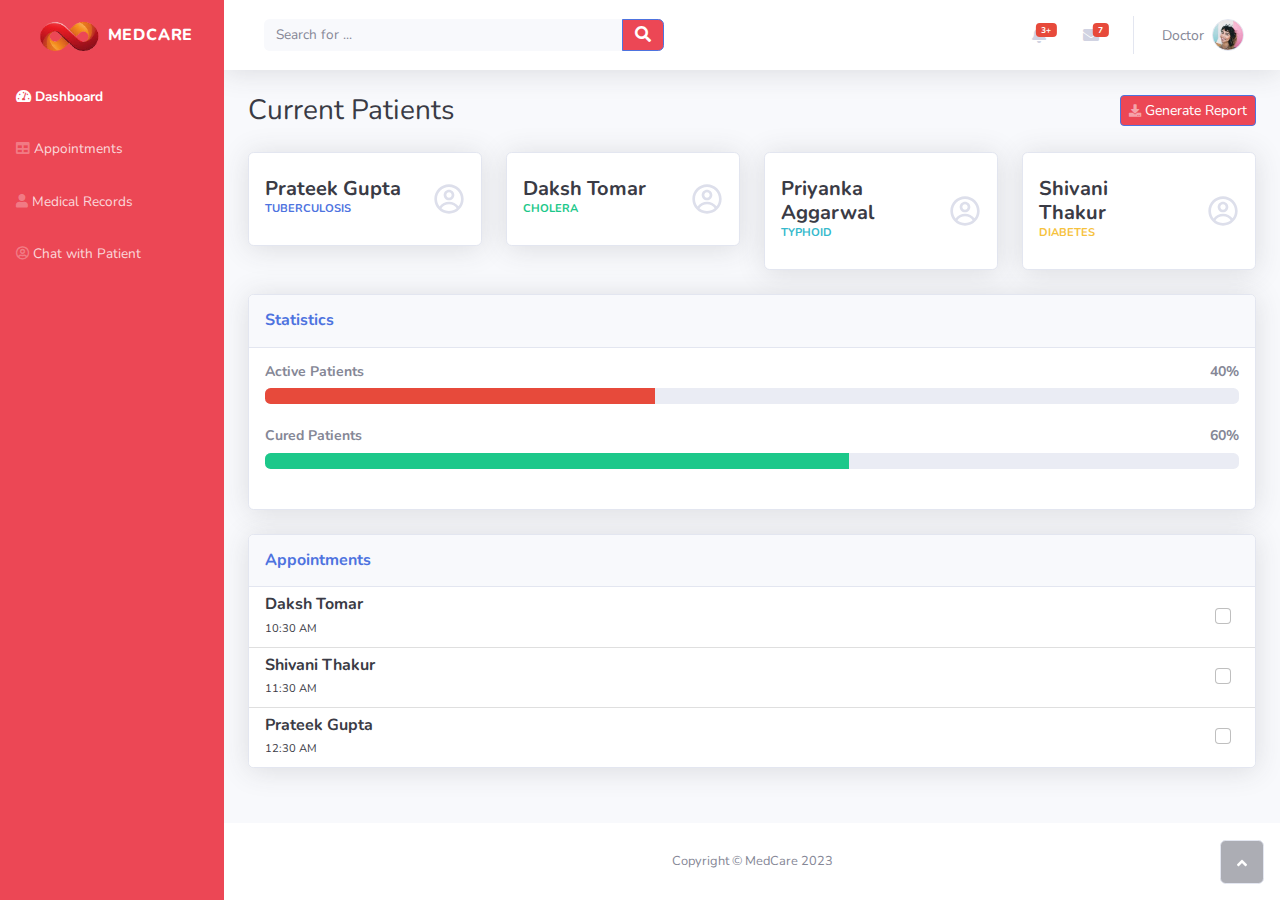
==== commit 8c3eb3e5: "Commit" ====
--- a/index.html
+++ b/index.html
@@ -1,98 +1,266 @@
 <!DOCTYPE html>
 <html lang="en">
-  <head>
-    <!-- Required meta tags -->
-    <meta charset="utf-8" />
-    <meta
-      name="viewport"
-      content="width=device-width, initial-scale=1, shrink-to-fit=no"
-    />
-    <link
-      href="https://fonts.googleapis.com/css?family=Roboto:300,400&display=swap"
-      rel="stylesheet"
-    />
 
-    <link rel="stylesheet" href="fonts/icomoon/style.css" />
+<head>
+    <meta charset="utf-8">
+    <meta name="viewport" content="width=device-width, initial-scale=1.0, shrink-to-fit=no">
+    <title>Dashboard - Brand</title>
+    <link rel="stylesheet" href="assets/bootstrap/css/bootstrap.min.css">
+    <link rel="stylesheet" href="https://fonts.googleapis.com/css?family=Nunito:200,200i,300,300i,400,400i,600,600i,700,700i,800,800i,900,900i&amp;display=swap">
+    <link rel="stylesheet" href="assets/fonts/fontawesome-all.min.css">
+</head>
 
-    <link rel="stylesheet" href="css/owl.carousel.min.css" />
+<body id="page-top">
+    <div id="wrapper">
+        <nav class="navbar navbar-dark align-items-start sidebar sidebar-dark accordion bg-gradient-primary p-0" style="background: rgb(236,71,85);">
+            <div class="container-fluid d-flex flex-column p-0"><a class="navbar-brand d-flex justify-content-center align-items-center sidebar-brand m-0" href="#" style="background: url(&quot;assets/img/images-removebg-preview.png&quot;);">
+                    <div class="sidebar-brand-icon rotate-n-15"></div><img src="assets/img/images-removebg-preview.png" width="77" height="74"><span>Medcare</span>
+                </a>
+                <hr class="sidebar-divider my-0">
+                <ul class="navbar-nav text-light" id="accordionSidebar">
+                    <li class="nav-item"></li>
+                    <li class="nav-item"><a class="nav-link active" href="index.html"><i class="fas fa-tachometer-alt"></i><span>Dashboard</span></a></li>
+                    <li class="nav-item"><a class="nav-link" href="table.html"><i class="fas fa-table"></i><span>Appointments</span></a><a class="nav-link" href="profile.html"><i class="fas fa-user"></i><span>Medical Records</span></a></li>
+                    <li class="nav-item"><a class="nav-link" href="login.html"><i class="far fa-user-circle"></i><span>Chat with Patient</span></a></li>
+                    <li class="nav-item"></li>
+                </ul>
+                <div class="text-center d-none d-md-inline"></div>
+            </div>
+        </nav>
+        <div class="d-flex flex-column" id="content-wrapper">
+            <div id="content">
+                <nav class="navbar navbar-light navbar-expand bg-white shadow mb-4 topbar static-top">
+                    <div class="container-fluid"><button class="btn btn-link d-md-none rounded-circle me-3" id="sidebarToggleTop" type="button"><i class="fas fa-bars"></i></button>
+                        <form class="d-none d-sm-inline-block me-auto ms-md-3 my-2 my-md-0 mw-100 navbar-search">
+                            <div class="input-group"><input class="bg-light form-control border-0 small" type="text" placeholder="Search for ..."><button class="btn btn-primary py-0" type="button" style="background: rgb(236,71,85);"><i class="fas fa-search"></i></button></div>
+                        </form>
+                        <ul class="navbar-nav flex-nowrap ms-auto">
+                            <li class="nav-item dropdown d-sm-none no-arrow"><a class="dropdown-toggle nav-link" aria-expanded="false" data-bs-toggle="dropdown" href="#"><i class="fas fa-search"></i></a>
+                                <div class="dropdown-menu dropdown-menu-end p-3 animated--grow-in" aria-labelledby="searchDropdown">
+                                    <form class="me-auto navbar-search w-100">
+                                        <div class="input-group"><input class="bg-light form-control border-0 small" type="text" placeholder="Search for ...">
+                                            <div class="input-group-append"><button class="btn btn-primary py-0" type="button"><i class="fas fa-search"></i></button></div>
+                                        </div>
+                                    </form>
+                                </div>
+                            </li>
+                            <li class="nav-item dropdown no-arrow mx-1">
+                                <div class="nav-item dropdown no-arrow"><a class="dropdown-toggle nav-link" aria-expanded="false" data-bs-toggle="dropdown" href="#"><span class="badge bg-danger badge-counter">3+</span><i class="fas fa-bell fa-fw"></i></a>
+                                    <div class="dropdown-menu dropdown-menu-end dropdown-list animated--grow-in">
+                                        <h6 class="dropdown-header">alerts center</h6><a class="dropdown-item d-flex align-items-center" href="#">
+                                            <div class="me-3">
+                                                <div class="bg-primary icon-circle"><i class="fas fa-file-alt text-white"></i></div>
+                                            </div>
+                                            <div><span class="small text-gray-500">December 12, 2019</span>
+                                                <p>A new monthly report is ready to download!</p>
+                                            </div>
+                                        </a><a class="dropdown-item d-flex align-items-center" href="#">
+                                            <div class="me-3">
+                                                <div class="bg-success icon-circle"><i class="fas fa-donate text-white"></i></div>
+                                            </div>
+                                            <div><span class="small text-gray-500">December 7, 2019</span>
+                                                <p>$290.29 has been deposited into your account!</p>
+                                            </div>
+                                        </a><a class="dropdown-item d-flex align-items-center" href="#">
+                                            <div class="me-3">
+                                                <div class="bg-warning icon-circle"><i class="fas fa-exclamation-triangle text-white"></i></div>
+                                            </div>
+                                            <div><span class="small text-gray-500">December 2, 2019</span>
+                                                <p>Spending Alert: We've noticed unusually high spending for your account.</p>
+                                            </div>
+                                        </a><a class="dropdown-item text-center small text-gray-500" href="#">Show All Alerts</a>
+                                    </div>
+                                </div>
+                            </li>
+                            <li class="nav-item dropdown no-arrow mx-1">
+                                <div class="nav-item dropdown no-arrow"><a class="dropdown-toggle nav-link" aria-expanded="false" data-bs-toggle="dropdown" href="#"><span class="badge bg-danger badge-counter">7</span><i class="fas fa-envelope fa-fw"></i></a>
+                                    <div class="dropdown-menu dropdown-menu-end dropdown-list animated--grow-in">
+                                        <h6 class="dropdown-header">alerts center</h6><a class="dropdown-item d-flex align-items-center" href="#">
+                                            <div class="dropdown-list-image me-3"><img class="rounded-circle" src="assets/img/avatars/avatar4.jpeg">
+                                                <div class="bg-success status-indicator"></div>
+                                            </div>
+                                            <div class="fw-bold">
+                                                <div class="text-truncate"><span>Hi there! I am wondering if you can help me with a problem I've been having.</span></div>
+                                                <p class="small text-gray-500 mb-0">Emily Fowler - 58m</p>
+                                            </div>
+                                        </a><a class="dropdown-item d-flex align-items-center" href="#">
+                                            <div class="dropdown-list-image me-3"><img class="rounded-circle" src="assets/img/avatars/avatar2.jpeg">
+                                                <div class="status-indicator"></div>
+                                            </div>
+                                            <div class="fw-bold">
+                                                <div class="text-truncate"><span>I have the photos that you ordered last month!</span></div>
+                                                <p class="small text-gray-500 mb-0">Jae Chun - 1d</p>
+                                            </div>
+                                        </a><a class="dropdown-item d-flex align-items-center" href="#">
+                                            <div class="dropdown-list-image me-3"><img class="rounded-circle" src="assets/img/avatars/avatar3.jpeg">
+                                                <div class="bg-warning status-indicator"></div>
+                                            </div>
+                                            <div class="fw-bold">
+                                                <div class="text-truncate"><span>Last month's report looks great, I am very happy with the progress so far, keep up the good work!</span></div>
+                                                <p class="small text-gray-500 mb-0">Morgan Alvarez - 2d</p>
+                                            </div>
+                                        </a><a class="dropdown-item d-flex align-items-center" href="#">
+                                            <div class="dropdown-list-image me-3"><img class="rounded-circle" src="assets/img/avatars/avatar5.jpeg">
+                                                <div class="bg-success status-indicator"></div>
+                                            </div>
+                                            <div class="fw-bold">
+                                                <div class="text-truncate"><span>Am I a good boy? The reason I ask is because someone told me that people say this to all dogs, even if they aren't good...</span></div>
+                                                <p class="small text-gray-500 mb-0">Chicken the Dog · 2w</p>
+                                            </div>
+                                        </a><a class="dropdown-item text-center small text-gray-500" href="#">Show All Alerts</a>
+                                    </div>
+                                </div>
+                                <div class="shadow dropdown-list dropdown-menu dropdown-menu-end" aria-labelledby="alertsDropdown"></div>
+                            </li>
+                            <div class="d-none d-sm-block topbar-divider"></div>
+                            <li class="nav-item dropdown no-arrow">
+                                <div class="nav-item dropdown no-arrow"><a class="dropdown-toggle nav-link" aria-expanded="false" data-bs-toggle="dropdown" href="#"><span class="d-none d-lg-inline me-2 text-gray-600 small">Doctor</span><img class="border rounded-circle img-profile" src="assets/img/avatars/avatar1.jpeg"></a>
+                                    <div class="dropdown-menu shadow dropdown-menu-end animated--grow-in"><a class="dropdown-item" href="#"><i class="fas fa-user fa-sm fa-fw me-2 text-gray-400"></i>&nbsp;Profile</a><a class="dropdown-item" href="#"><i class="fas fa-cogs fa-sm fa-fw me-2 text-gray-400"></i>&nbsp;Settings</a><a class="dropdown-item" href="#"><i class="fas fa-list fa-sm fa-fw me-2 text-gray-400"></i>&nbsp;Activity log</a>
+                                        <div class="dropdown-divider"></div><a class="dropdown-item" href="#"><i class="fas fa-sign-out-alt fa-sm fa-fw me-2 text-gray-400"></i>&nbsp;Logout</a>
+                                    </div>
+                                </div>
+                            </li>
+                        </ul>
+                    </div>
+                </nav>
+                <div class="container-fluid">
+                    <div class="d-sm-flex justify-content-between align-items-center mb-4">
+                        <h3 class="text-dark mb-0">Current Patients</h3><a class="btn btn-primary btn-sm d-none d-sm-inline-block" role="button" href="#" style="background: rgb(236,71,85);"><i class="fas fa-download fa-sm text-white-50"></i>&nbsp;Generate Report</a>
+                    </div>
+                    <div class="row">
+                        <div class="col-md-6 col-xl-3 mb-4">
+                            <div class="card shadow border-start-primary py-2">
+                                <div class="card-body">
+                                    <div class="row align-items-center no-gutters">
+                                        <div class="col me-2">
+                                            <div class="text-dark fw-bold h5 mb-0"><span>Prateek Gupta</span></div>
+                                            <div class="text-uppercase text-primary fw-bold text-xs mb-1"><span>Tuberculosis</span></div>
+                                        </div>
+                                        <div class="col-auto"><svg xmlns="http://www.w3.org/2000/svg" width="1em" height="1em" viewBox="0 0 24 24" fill="none" class="fa-2x text-gray-300">
+                                                <path fill-rule="evenodd" clip-rule="evenodd" d="M16 9C16 11.2091 14.2091 13 12 13C9.79086 13 8 11.2091 8 9C8 6.79086 9.79086 5 12 5C14.2091 5 16 6.79086 16 9ZM14 9C14 10.1046 13.1046 11 12 11C10.8954 11 10 10.1046 10 9C10 7.89543 10.8954 7 12 7C13.1046 7 14 7.89543 14 9Z" fill="currentColor"></path>
+                                                <path fill-rule="evenodd" clip-rule="evenodd" d="M12 1C5.92487 1 1 5.92487 1 12C1 18.0751 5.92487 23 12 23C18.0751 23 23 18.0751 23 12C23 5.92487 18.0751 1 12 1ZM3 12C3 14.0902 3.71255 16.014 4.90798 17.5417C6.55245 15.3889 9.14627 14 12.0645 14C14.9448 14 17.5092 15.3531 19.1565 17.4583C20.313 15.9443 21 14.0524 21 12C21 7.02944 16.9706 3 12 3C7.02944 3 3 7.02944 3 12ZM12 21C9.84977 21 7.87565 20.2459 6.32767 18.9878C7.59352 17.1812 9.69106 16 12.0645 16C14.4084 16 16.4833 17.1521 17.7538 18.9209C16.1939 20.2191 14.1881 21 12 21Z" fill="currentColor"></path>
+                                            </svg></div>
+                                    </div>
+                                </div>
+                            </div>
+                        </div>
+                        <div class="col-md-6 col-xl-3 mb-4">
+                            <div class="card shadow border-start-success py-2">
+                                <div class="card-body">
+                                    <div class="row align-items-center no-gutters">
+                                        <div class="col me-2">
+                                            <div class="text-dark fw-bold h5 mb-0"><span>Daksh Tomar</span></div>
+                                            <div class="text-uppercase text-success fw-bold text-xs mb-1"><span>CHOLERA</span></div>
+                                        </div>
+                                        <div class="col-auto"><svg xmlns="http://www.w3.org/2000/svg" width="1em" height="1em" viewBox="0 0 24 24" fill="none" class="fa-2x text-gray-300">
+                                                <path fill-rule="evenodd" clip-rule="evenodd" d="M16 9C16 11.2091 14.2091 13 12 13C9.79086 13 8 11.2091 8 9C8 6.79086 9.79086 5 12 5C14.2091 5 16 6.79086 16 9ZM14 9C14 10.1046 13.1046 11 12 11C10.8954 11 10 10.1046 10 9C10 7.89543 10.8954 7 12 7C13.1046 7 14 7.89543 14 9Z" fill="currentColor"></path>
+                                                <path fill-rule="evenodd" clip-rule="evenodd" d="M12 1C5.92487 1 1 5.92487 1 12C1 18.0751 5.92487 23 12 23C18.0751 23 23 18.0751 23 12C23 5.92487 18.0751 1 12 1ZM3 12C3 14.0902 3.71255 16.014 4.90798 17.5417C6.55245 15.3889 9.14627 14 12.0645 14C14.9448 14 17.5092 15.3531 19.1565 17.4583C20.313 15.9443 21 14.0524 21 12C21 7.02944 16.9706 3 12 3C7.02944 3 3 7.02944 3 12ZM12 21C9.84977 21 7.87565 20.2459 6.32767 18.9878C7.59352 17.1812 9.69106 16 12.0645 16C14.4084 16 16.4833 17.1521 17.7538 18.9209C16.1939 20.2191 14.1881 21 12 21Z" fill="currentColor"></path>
+                                            </svg></div>
+                                    </div>
+                                </div>
+                            </div>
+                        </div>
+                        <div class="col-md-6 col-xl-3 mb-4">
+                            <div class="card shadow border-start-info py-2">
+                                <div class="card-body">
+                                    <div class="row align-items-center no-gutters">
+                                        <div class="col me-2">
+                                            <div class="text-dark fw-bold h5 mb-0 me-3"><span>Priyanka Aggarwal</span></div>
+                                            <div class="text-uppercase text-info fw-bold text-xs mb-1"><span>typhoid</span></div>
+                                        </div>
+                                        <div class="col-auto"><svg xmlns="http://www.w3.org/2000/svg" width="1em" height="1em" viewBox="0 0 24 24" fill="none" class="fa-2x text-gray-300">
+                                                <path fill-rule="evenodd" clip-rule="evenodd" d="M16 9C16 11.2091 14.2091 13 12 13C9.79086 13 8 11.2091 8 9C8 6.79086 9.79086 5 12 5C14.2091 5 16 6.79086 16 9ZM14 9C14 10.1046 13.1046 11 12 11C10.8954 11 10 10.1046 10 9C10 7.89543 10.8954 7 12 7C13.1046 7 14 7.89543 14 9Z" fill="currentColor"></path>
+                                                <path fill-rule="evenodd" clip-rule="evenodd" d="M12 1C5.92487 1 1 5.92487 1 12C1 18.0751 5.92487 23 12 23C18.0751 23 23 18.0751 23 12C23 5.92487 18.0751 1 12 1ZM3 12C3 14.0902 3.71255 16.014 4.90798 17.5417C6.55245 15.3889 9.14627 14 12.0645 14C14.9448 14 17.5092 15.3531 19.1565 17.4583C20.313 15.9443 21 14.0524 21 12C21 7.02944 16.9706 3 12 3C7.02944 3 3 7.02944 3 12ZM12 21C9.84977 21 7.87565 20.2459 6.32767 18.9878C7.59352 17.1812 9.69106 16 12.0645 16C14.4084 16 16.4833 17.1521 17.7538 18.9209C16.1939 20.2191 14.1881 21 12 21Z" fill="currentColor"></path>
+                                            </svg></div>
+                                    </div>
+                                </div>
+                            </div>
+                        </div>
+                        <div class="col-md-6 col-xl-3 mb-4">
+                            <div class="card shadow border-start-warning py-2">
+                                <div class="card-body">
+                                    <div class="row align-items-center no-gutters">
+                                        <div class="col me-2">
+                                            <div class="text-dark fw-bold h5 mb-0"><span>Shivani Thakur</span></div>
+                                            <div class="text-uppercase text-warning fw-bold text-xs mb-1"><span>Diabetes</span></div>
+                                        </div>
+                                        <div class="col-auto"><svg xmlns="http://www.w3.org/2000/svg" width="1em" height="1em" viewBox="0 0 24 24" fill="none" class="fa-2x text-gray-300">
+                                                <path fill-rule="evenodd" clip-rule="evenodd" d="M16 9C16 11.2091 14.2091 13 12 13C9.79086 13 8 11.2091 8 9C8 6.79086 9.79086 5 12 5C14.2091 5 16 6.79086 16 9ZM14 9C14 10.1046 13.1046 11 12 11C10.8954 11 10 10.1046 10 9C10 7.89543 10.8954 7 12 7C13.1046 7 14 7.89543 14 9Z" fill="currentColor"></path>
+                                                <path fill-rule="evenodd" clip-rule="evenodd" d="M12 1C5.92487 1 1 5.92487 1 12C1 18.0751 5.92487 23 12 23C18.0751 23 23 18.0751 23 12C23 5.92487 18.0751 1 12 1ZM3 12C3 14.0902 3.71255 16.014 4.90798 17.5417C6.55245 15.3889 9.14627 14 12.0645 14C14.9448 14 17.5092 15.3531 19.1565 17.4583C20.313 15.9443 21 14.0524 21 12C21 7.02944 16.9706 3 12 3C7.02944 3 3 7.02944 3 12ZM12 21C9.84977 21 7.87565 20.2459 6.32767 18.9878C7.59352 17.1812 9.69106 16 12.0645 16C14.4084 16 16.4833 17.1521 17.7538 18.9209C16.1939 20.2191 14.1881 21 12 21Z" fill="currentColor"></path>
+                                            </svg></div>
+                                    </div>
+                                </div>
+                            </div>
+                        </div>
+                    </div>
+                    <div class="row">
+                        <div class="col-lg-12 col-xl-12 mb-4">
+                            <div class="card shadow mb-4">
+                                <div class="card-header py-3">
+                                    <h6 class="text-primary fw-bold m-0">Statistics</h6>
+                                </div>
+                                <div class="card-body">
+                                    <h4 class="small fw-bold">Active Patients<span class="float-end">40%</span></h4>
+                                    <div class="progress mb-4">
+                                        <div class="progress-bar bg-danger" aria-valuenow="40" aria-valuemin="0" aria-valuemax="100" style="width: 40%;"><span class="visually-hidden">40%</span></div>
+                                    </div>
+                                    <h4 class="small fw-bold"><span class="float-end">60%</span></h4>
+                                    <h4 class="small fw-bold">Cured Patients</h4>
+                                    <div class="progress mb-4">
+                                        <div class="progress-bar bg-success" aria-valuenow="60" aria-valuemin="0" aria-valuemax="100" style="width: 60%;"><span class="visually-hidden">60%</span></div>
+                                    </div>
+                                </div>
+                            </div>
+                            <div class="card shadow mb-4">
+                                <div class="card-header py-3">
+                                    <h6 class="text-primary fw-bold m-0">Appointments</h6>
+                                </div>
+                                <ul class="list-group list-group-flush">
+                                    <li class="list-group-item">
+                                        <div class="row align-items-center no-gutters">
+                                            <div class="col me-2">
+                                                <h6 class="mb-0"><strong>Daksh Tomar</strong></h6><span class="text-xs">10:30 AM</span>
+                                            </div>
+                                            <div class="col-auto">
+                                                <div class="form-check"><input class="form-check-input" type="checkbox" id="formCheck-1"><label class="form-check-label" for="formCheck-1"></label></div>
+                                            </div>
+                                        </div>
+                                    </li>
+                                    <li class="list-group-item">
+                                        <div class="row align-items-center no-gutters">
+                                            <div class="col me-2">
+                                                <h6 class="mb-0"><strong>Shivani Thakur</strong></h6><span class="text-xs">11:30 AM</span>
+                                            </div>
+                                            <div class="col-auto">
+                                                <div class="form-check"><input class="form-check-input" type="checkbox" id="formCheck-2"><label class="form-check-label" for="formCheck-2"></label></div>
+                                            </div>
+                                        </div>
+                                    </li>
+                                    <li class="list-group-item">
+                                        <div class="row align-items-center no-gutters">
+                                            <div class="col me-2">
+                                                <h6 class="mb-0"><strong>Prateek Gupta</strong></h6><span class="text-xs">12:30 AM</span>
+                                            </div>
+                                            <div class="col-auto">
+                                                <div class="form-check"><input class="form-check-input" type="checkbox" id="formCheck-3"><label class="form-check-label" for="formCheck-3"></label></div>
+                                            </div>
+                                        </div>
+                                    </li>
+                                </ul>
+                            </div>
+                        </div>
+                    </div>
+                </div>
+            </div>
+            <footer class="bg-white sticky-footer">
+                <div class="container my-auto">
+                    <div class="text-center my-auto copyright"><span>Copyright © MedCare 2023</span></div>
+                </div>
+            </footer>
+        </div><a class="border rounded d-inline scroll-to-top" href="#page-top"><i class="fas fa-angle-up"></i></a>
+    </div>
+    <script src="assets/bootstrap/js/bootstrap.min.js"></script>
+    <script src="assets/js/theme.js"></script>
+</body>
 
-    <!-- Bootstrap CSS -->
-    <link rel="stylesheet" href="css/bootstrap.min.css" />
-
-    <!-- Style -->
-    <link rel="stylesheet" href="css/style.css" />
-
-    <title>MedCare</title>
-  </head>
-  <body>
-    <div class="content">
-      <div class="container">
-        <div class="row">
-          <div class="col-md-6 order-md-2">
-            <img
-              src="images/undraw_file_sync_ot38.svg"
-              alt="Image"
-              class="img-fluid"
-            />
-          </div>
-          <div class="col-md-6 contents">
-            <div class="row justify-content-center">
-              <div class="col-md-8">
-                <div class="mb-4">
-                  <h3>Sign In<strong></strong></h3>
-                </div>
-                <form action="https://programminghead.com/" method="post">
-                  <div class="form-group first">
-                    <label for="username">Username</label>
-                    <input type="text" class="form-control" id="username" />
-                  </div>
-                  <div class="form-group last mb-4">
-                    <label for="password">Password</label>
-                    <input type="password" class="form-control" id="password" />
-                  </div>
-
-                  <div class="d-flex mb-5 align-items-center">
-                    <label class="control control--checkbox mb-0"
-                      ><span class="caption">Remember me</span>
-                      <input type="checkbox" checked="checked" />
-                      <div class="control__indicator"></div>
-                    </label>
-                    <span class="ml-auto"
-                      ><a href="#" class="forgot-pass">Forgot Password</a></span
-                    >
-                  </div>
-
-                  <input
-                    type="submit"
-                    value="Log In"
-                    class="btn text-white btn-block btn-primary"
-                  />
-                  <span class="d-block text-left my-4 text-muted">
-                    or sign in with</span
-                  >
-
-                  <div class="social-login">
-                    <a href="#" class="facebook">
-                      <span class="icon-facebook mr-3"></span>
-                    </a>
-                    <a href="#" class="twitter">
-                      <span class="icon-twitter mr-3"></span>
-                    </a>
-                    <a href="#" class="google">
-                      <span class="icon-google mr-3"></span>
-                    </a>
-                  </div>
-                </form>
-              </div>
-            </div>
-          </div>
-        </div>
-      </div>
-    </div>
-
-    <script src="js/jquery-3.3.1.min.js"></script>
-    <script src="js/popper.min.js"></script>
-    <script src="js/bootstrap.min.js"></script>
-    <script src="js/main.js"></script>
-  </body>
-</html>
+</html>